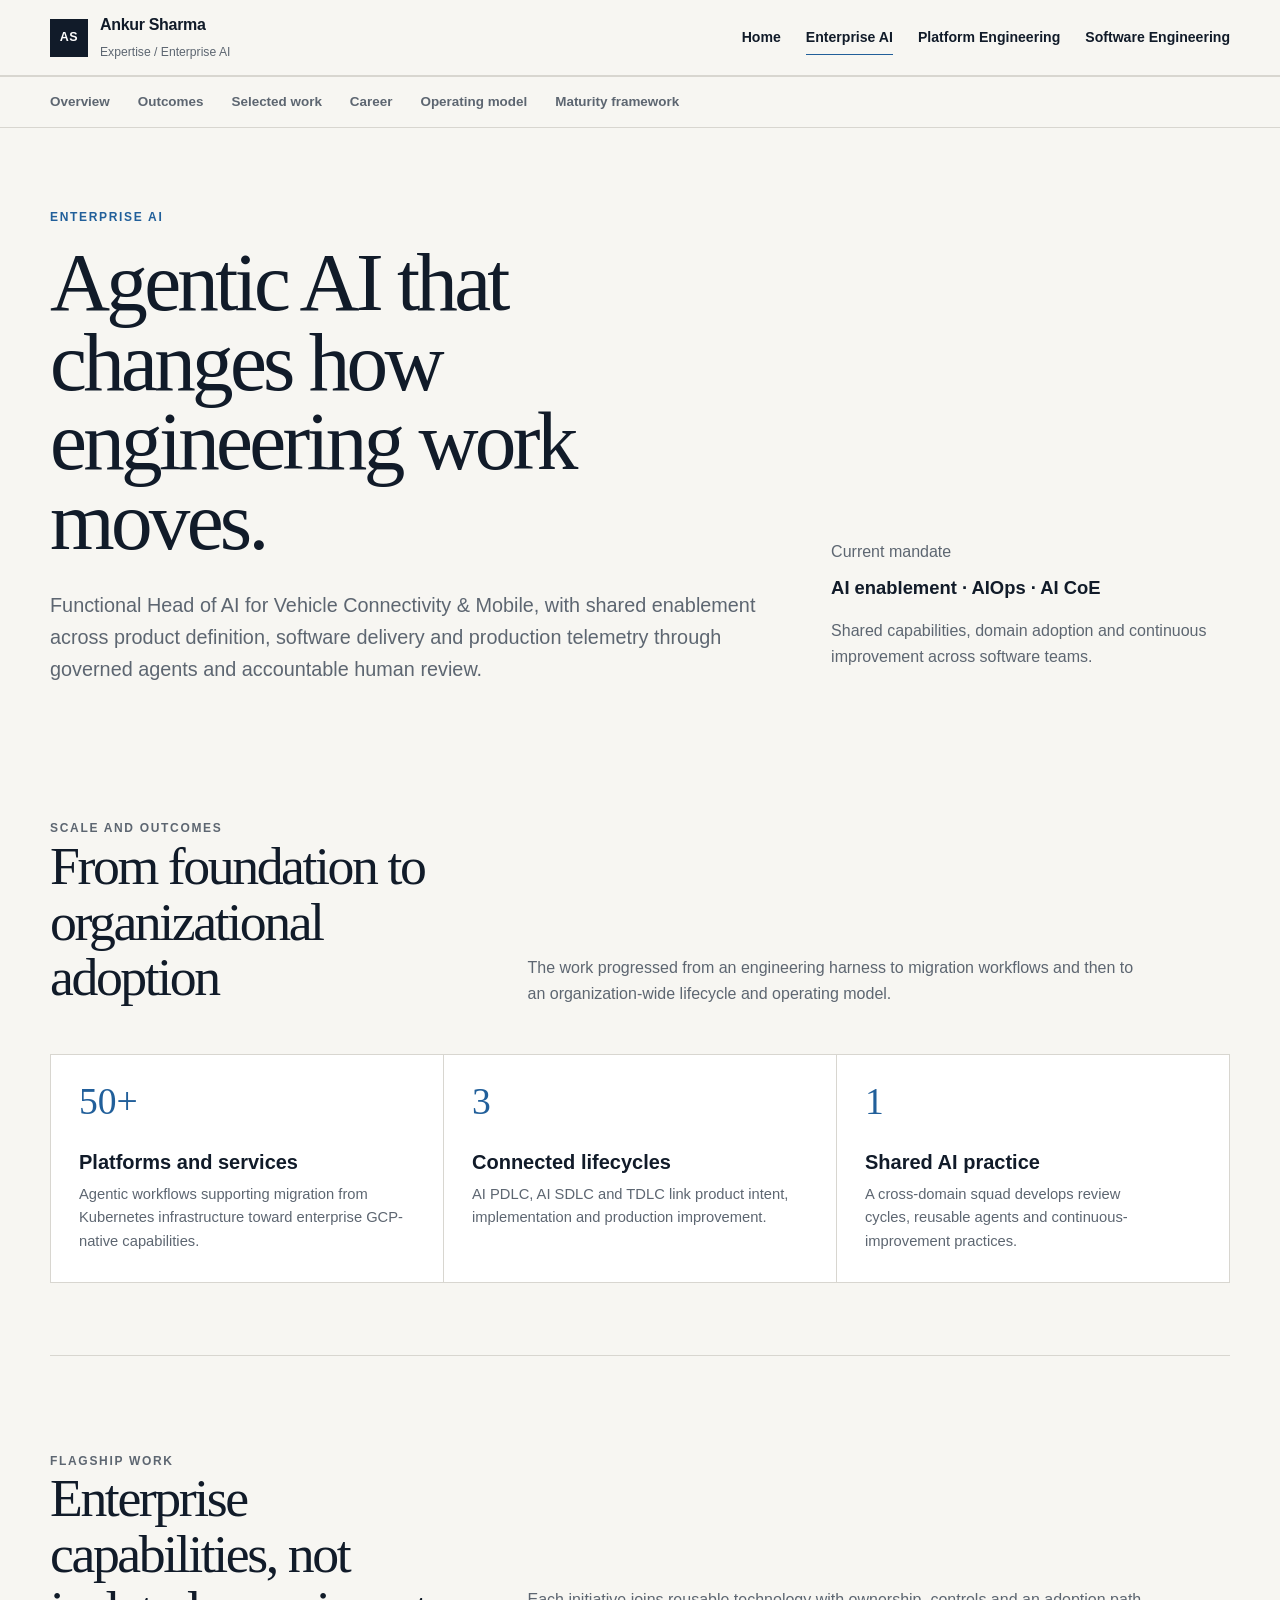
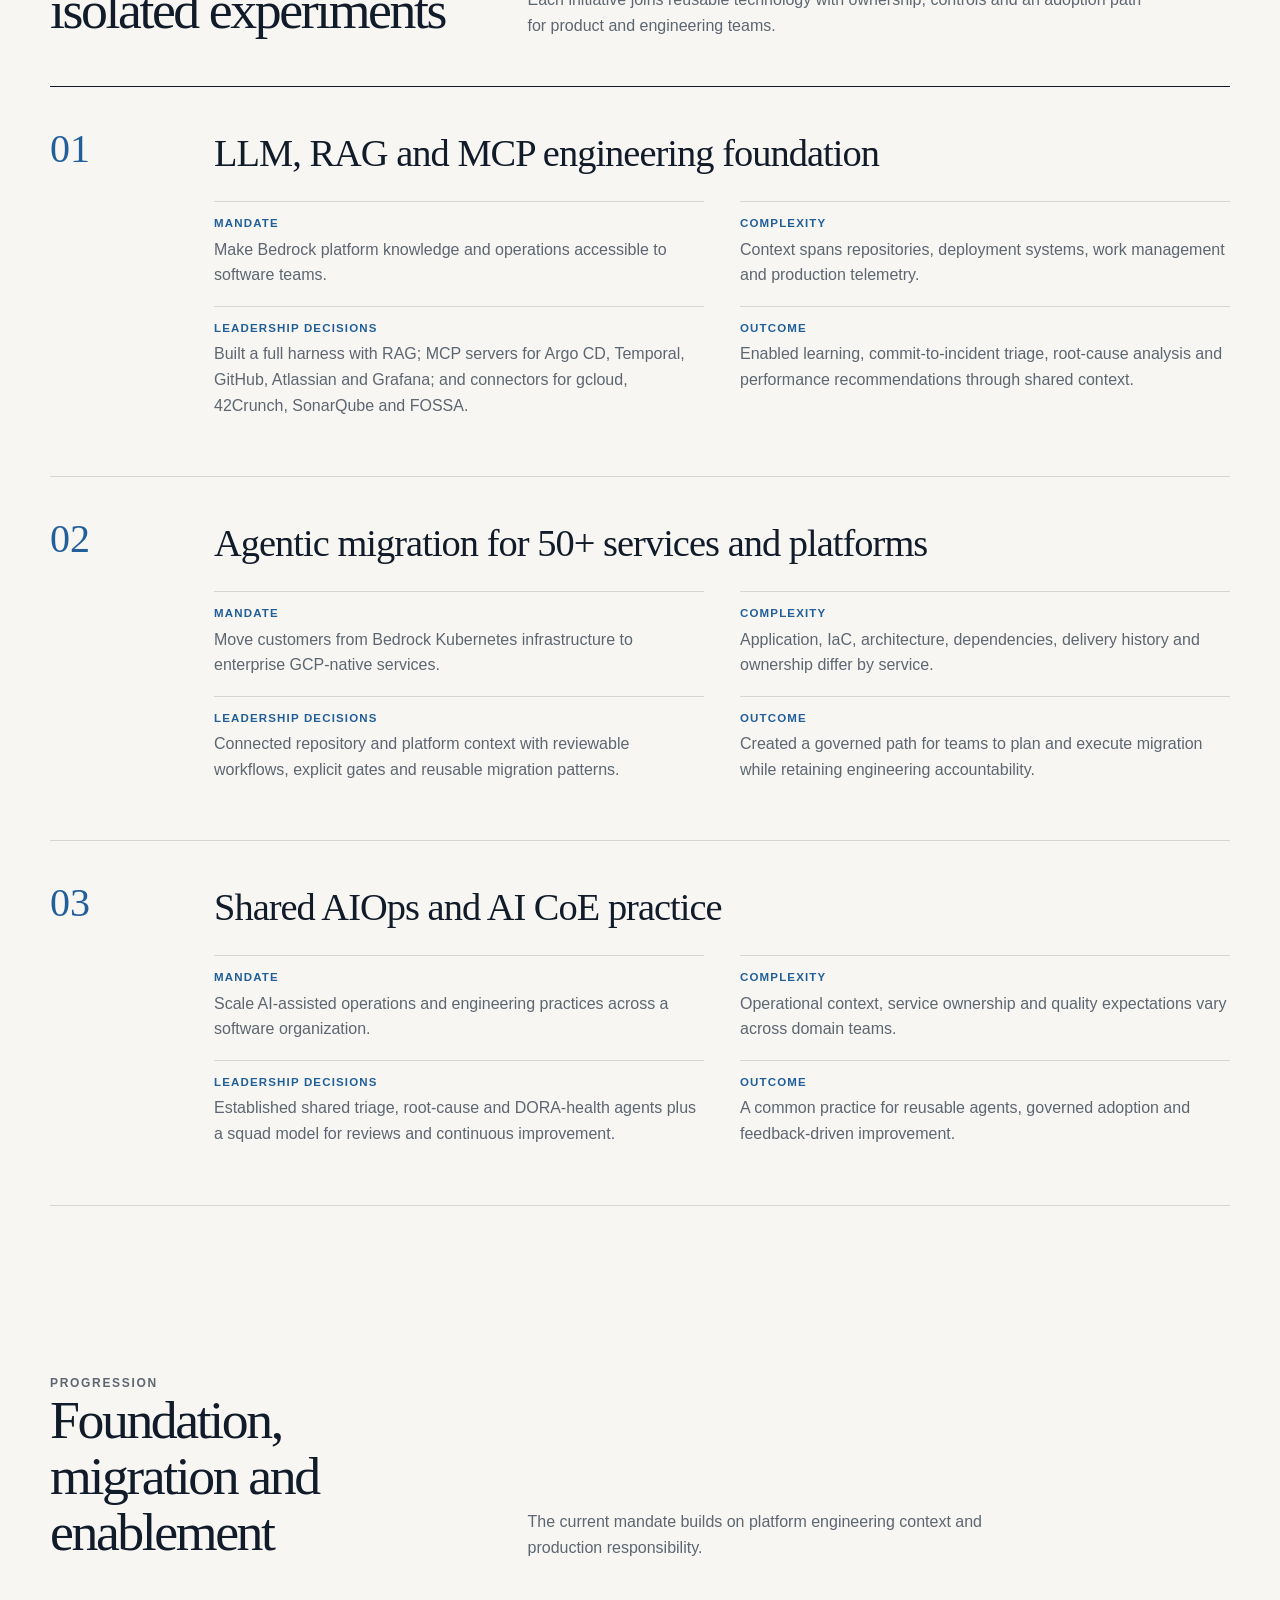
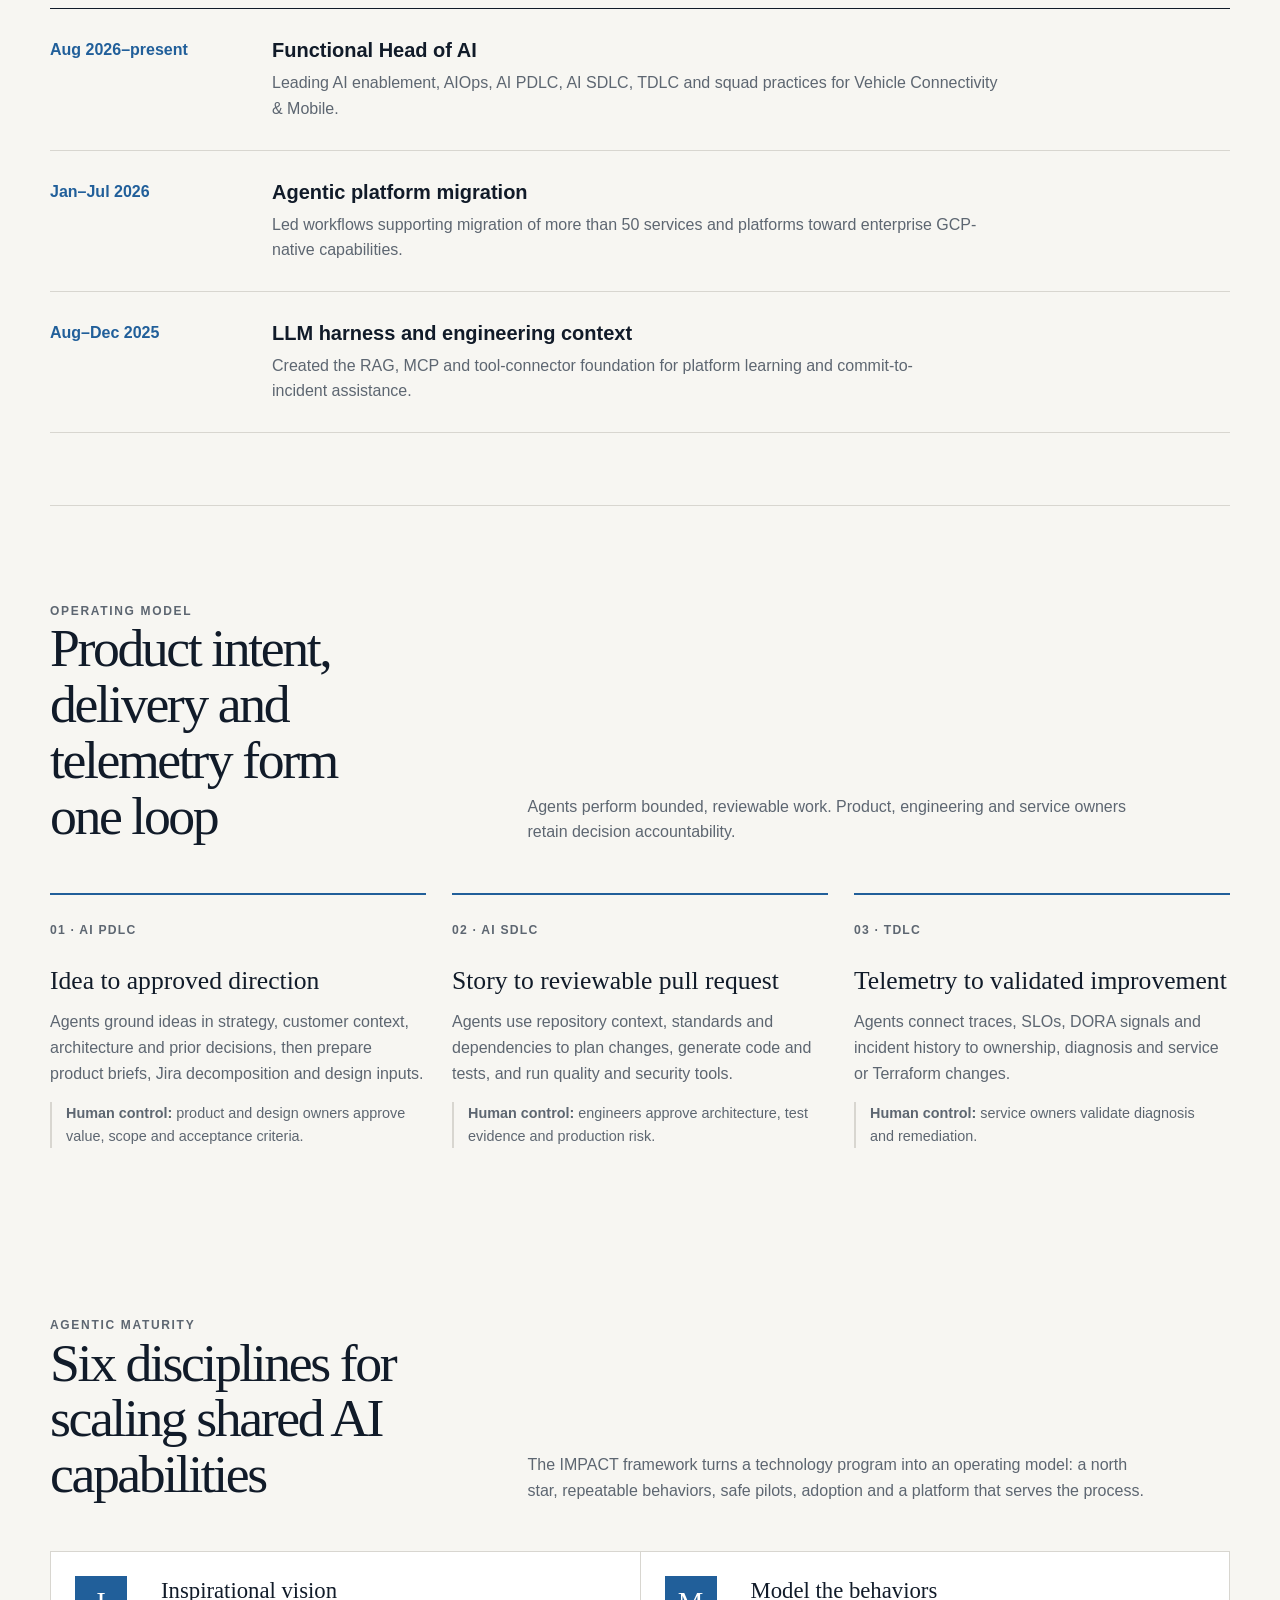
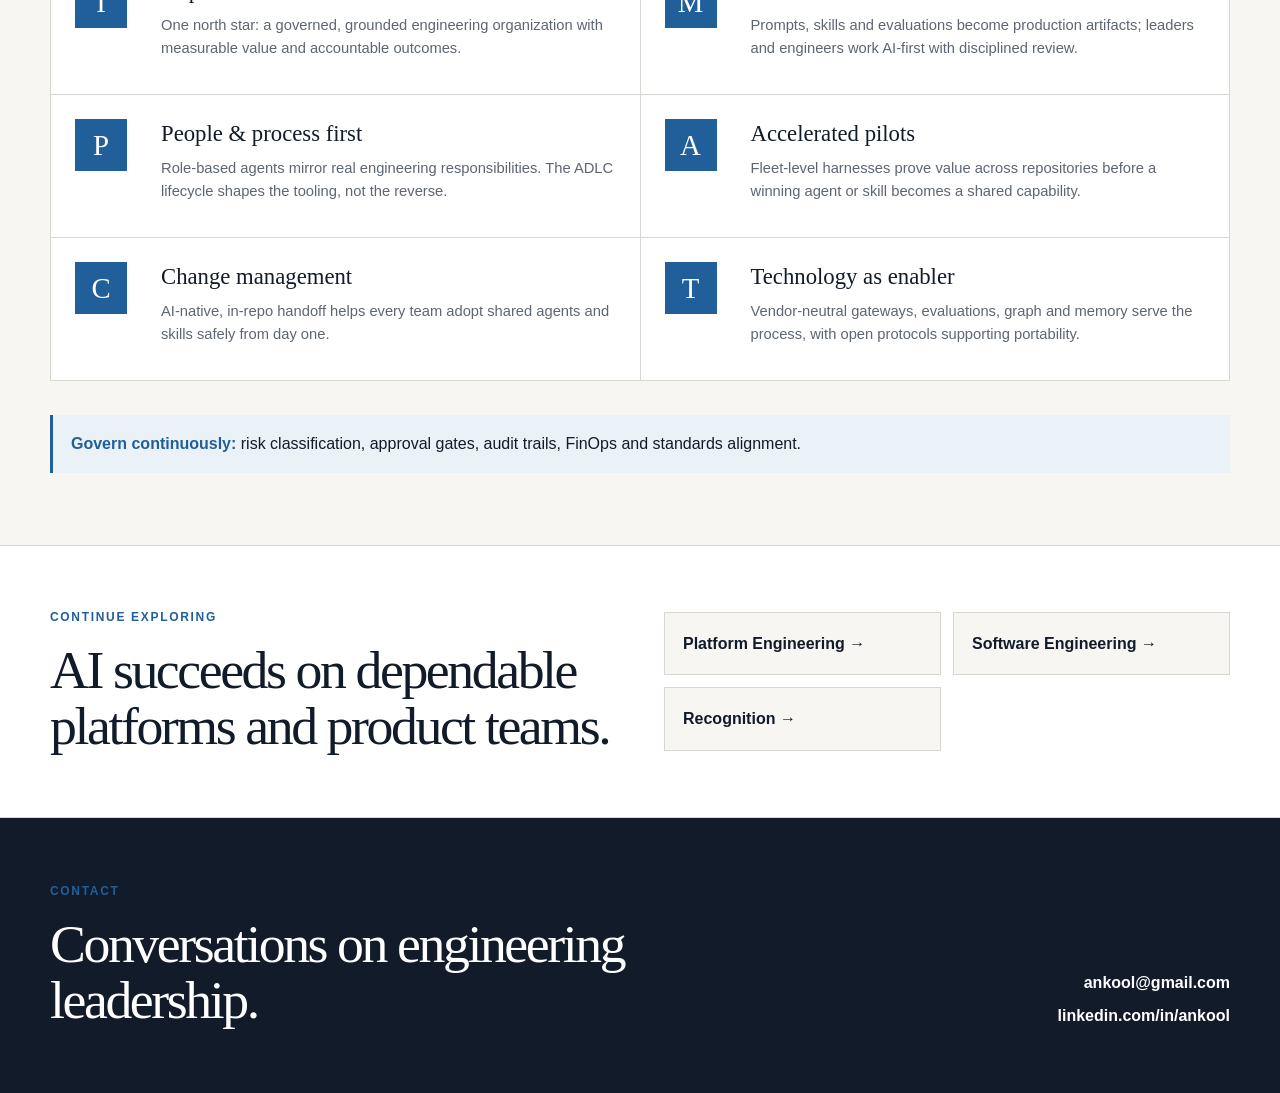
==== enterprise-ai/index.html @ 898f2f9f "Publish engineering leadership portfolio" ====
<!doctype html>
<html lang="en">
<head>
  <meta charset="utf-8"><meta name="viewport" content="width=device-width, initial-scale=1">
  <title>Enterprise AI | Ankur Sharma</title>
  <meta name="description" content="Enterprise AI leadership across agentic product development, software delivery, AIOps and AI enablement.">
  <link rel="canonical" href="/enterprise-ai/"><link rel="icon" type="image/svg+xml" href="/favicon.svg"><link rel="stylesheet" href="/styles.css?v=2">
</head>
<body data-page="enterprise-ai">
  <a class="skip-link" href="#main">Skip to content</a>
  <header class="site-header"><div class="header-inner shell">
    <a class="brand" href="/" aria-label="Ankur Sharma home"><span class="brand-mark">AS</span><span><span class="brand-name">Ankur Sharma</span><br><span class="brand-context">Expertise / Enterprise AI</span></span></a>
    <button class="menu-button" type="button" aria-expanded="false" aria-controls="primary-navigation" aria-label="Open navigation" data-menu-button><span></span><span></span><span></span></button>
    <nav class="primary-nav" id="primary-navigation" aria-label="Primary navigation" data-primary-nav><a href="/">Home</a><a href="/enterprise-ai/" aria-current="page">Enterprise AI</a><a href="/platform-engineering/">Platform Engineering</a><a href="/software-engineering/">Software Engineering</a></nav>
  </div></header>

  <nav class="subnav" aria-label="Enterprise AI sections"><div class="shell"><a href="#overview">Overview</a><a href="#outcomes">Outcomes</a><a href="#work">Selected work</a><a href="#career">Career</a><a href="#operating-model">Operating model</a><a href="#maturity">Maturity framework</a></div></nav>

  <main id="main">
    <section class="page-hero" id="overview"><div class="page-hero-grid shell">
      <div><p class="eyebrow">Enterprise AI</p><h1>Agentic AI that changes how engineering work moves.</h1><p class="lede">Functional Head of AI for Vehicle Connectivity &amp; Mobile, with shared enablement across product definition, software delivery and production telemetry through governed agents and accountable human review.</p></div>
      <aside class="page-kicker"><span>Current mandate</span><strong>AI enablement · AIOps · AI CoE</strong><p>Shared capabilities, domain adoption and continuous improvement across software teams.</p></aside>
    </div></section>

    <section class="section compact shell" id="outcomes" aria-labelledby="outcomes-title">
      <header class="section-heading"><div><p class="eyebrow">Scale and outcomes</p><h2 id="outcomes-title">From foundation to organizational adoption</h2></div><p>The work progressed from an engineering harness to migration workflows and then to an organization-wide lifecycle and operating model.</p></header>
      <div class="outcome-grid">
        <article class="outcome"><strong>50+</strong><h3>Platforms and services</h3><p>Agentic workflows supporting migration from Kubernetes infrastructure toward enterprise GCP-native capabilities.</p></article>
        <article class="outcome"><strong>3</strong><h3>Connected lifecycles</h3><p>AI PDLC, AI SDLC and TDLC link product intent, implementation and production improvement.</p></article>
        <article class="outcome"><strong>1</strong><h3>Shared AI practice</h3><p>A cross-domain squad develops review cycles, reusable agents and continuous-improvement practices.</p></article>
      </div>
    </section>

    <section class="section section-rule shell" id="work" aria-labelledby="work-title">
      <header class="section-heading"><div><p class="eyebrow">Flagship work</p><h2 id="work-title">Enterprise capabilities, not isolated experiments</h2></div><p>Each initiative joins reusable technology with ownership, controls and an adoption path for product and engineering teams.</p></header>
      <div class="case-stack">
        <article class="case-study"><span class="case-index">01</span><div><h3>LLM, RAG and MCP engineering foundation</h3><dl class="case-facts"><div><dt>Mandate</dt><dd>Make Bedrock platform knowledge and operations accessible to software teams.</dd></div><div><dt>Complexity</dt><dd>Context spans repositories, deployment systems, work management and production telemetry.</dd></div><div><dt>Leadership decisions</dt><dd>Built a full harness with RAG; MCP servers for Argo CD, Temporal, GitHub, Atlassian and Grafana; and connectors for gcloud, 42Crunch, SonarQube and FOSSA.</dd></div><div><dt>Outcome</dt><dd>Enabled learning, commit-to-incident triage, root-cause analysis and performance recommendations through shared context.</dd></div></dl></div></article>
        <article class="case-study"><span class="case-index">02</span><div><h3>Agentic migration for 50+ services and platforms</h3><dl class="case-facts"><div><dt>Mandate</dt><dd>Move customers from Bedrock Kubernetes infrastructure to enterprise GCP-native services.</dd></div><div><dt>Complexity</dt><dd>Application, IaC, architecture, dependencies, delivery history and ownership differ by service.</dd></div><div><dt>Leadership decisions</dt><dd>Connected repository and platform context with reviewable workflows, explicit gates and reusable migration patterns.</dd></div><div><dt>Outcome</dt><dd>Created a governed path for teams to plan and execute migration while retaining engineering accountability.</dd></div></dl></div></article>
        <article class="case-study"><span class="case-index">03</span><div><h3>Shared AIOps and AI CoE practice</h3><dl class="case-facts"><div><dt>Mandate</dt><dd>Scale AI-assisted operations and engineering practices across a software organization.</dd></div><div><dt>Complexity</dt><dd>Operational context, service ownership and quality expectations vary across domain teams.</dd></div><div><dt>Leadership decisions</dt><dd>Established shared triage, root-cause and DORA-health agents plus a squad model for reviews and continuous improvement.</dd></div><div><dt>Outcome</dt><dd>A common practice for reusable agents, governed adoption and feedback-driven improvement.</dd></div></dl></div></article>
      </div>
    </section>

    <section class="section compact shell" id="career" aria-labelledby="career-title">
      <header class="section-heading"><div><p class="eyebrow">Progression</p><h2 id="career-title">Foundation, migration and enablement</h2></div><p>The current mandate builds on platform engineering context and production responsibility.</p></header>
      <ol class="timeline"><li><time>Aug 2026–present</time><div><h3>Functional Head of AI</h3><p>Leading AI enablement, AIOps, AI PDLC, AI SDLC, TDLC and squad practices for Vehicle Connectivity &amp; Mobile.</p></div></li><li><time>Jan–Jul 2026</time><div><h3>Agentic platform migration</h3><p>Led workflows supporting migration of more than 50 services and platforms toward enterprise GCP-native capabilities.</p></div></li><li><time>Aug–Dec 2025</time><div><h3>LLM harness and engineering context</h3><p>Created the RAG, MCP and tool-connector foundation for platform learning and commit-to-incident assistance.</p></div></li></ol>
    </section>

    <section class="section section-rule shell" id="operating-model" aria-labelledby="operating-title">
      <header class="section-heading"><div><p class="eyebrow">Operating model</p><h2 id="operating-title">Product intent, delivery and telemetry form one loop</h2></div><p>Agents perform bounded, reviewable work. Product, engineering and service owners retain decision accountability.</p></header>
      <div class="operating-grid">
        <article class="operating-card"><span>01 · AI PDLC</span><h3>Idea to approved direction</h3><p>Agents ground ideas in strategy, customer context, architecture and prior decisions, then prepare product briefs, Jira decomposition and design inputs.</p><p class="control"><strong>Human control:</strong> product and design owners approve value, scope and acceptance criteria.</p></article>
        <article class="operating-card"><span>02 · AI SDLC</span><h3>Story to reviewable pull request</h3><p>Agents use repository context, standards and dependencies to plan changes, generate code and tests, and run quality and security tools.</p><p class="control"><strong>Human control:</strong> engineers approve architecture, test evidence and production risk.</p></article>
        <article class="operating-card"><span>03 · TDLC</span><h3>Telemetry to validated improvement</h3><p>Agents connect traces, SLOs, DORA signals and incident history to ownership, diagnosis and service or Terraform changes.</p><p class="control"><strong>Human control:</strong> service owners validate diagnosis and remediation.</p></article>
      </div>
    </section>

    <section class="section compact shell" id="maturity" aria-labelledby="maturity-title">
      <header class="section-heading"><div><p class="eyebrow">Agentic maturity</p><h2 id="maturity-title">Six disciplines for scaling shared AI capabilities</h2></div><p>The IMPACT framework turns a technology program into an operating model: a north star, repeatable behaviors, safe pilots, adoption and a platform that serves the process.</p></header>
      <div class="maturity-grid">
        <article class="maturity-card"><span>I</span><div><h3>Inspirational vision</h3><p>One north star: a governed, grounded engineering organization with measurable value and accountable outcomes.</p></div></article>
        <article class="maturity-card"><span>M</span><div><h3>Model the behaviors</h3><p>Prompts, skills and evaluations become production artifacts; leaders and engineers work AI-first with disciplined review.</p></div></article>
        <article class="maturity-card"><span>P</span><div><h3>People &amp; process first</h3><p>Role-based agents mirror real engineering responsibilities. The ADLC lifecycle shapes the tooling, not the reverse.</p></div></article>
        <article class="maturity-card"><span>A</span><div><h3>Accelerated pilots</h3><p>Fleet-level harnesses prove value across repositories before a winning agent or skill becomes a shared capability.</p></div></article>
        <article class="maturity-card"><span>C</span><div><h3>Change management</h3><p>AI-native, in-repo handoff helps every team adopt shared agents and skills safely from day one.</p></div></article>
        <article class="maturity-card"><span>T</span><div><h3>Technology as enabler</h3><p>Vendor-neutral gateways, evaluations, graph and memory serve the process, with open protocols supporting portability.</p></div></article>
      </div>
      <p class="governance-note"><strong>Govern continuously:</strong> risk classification, approval gates, audit trails, FinOps and standards alignment.</p>
    </section>

    <aside class="related"><div class="related-grid shell"><div><p class="eyebrow">Continue exploring</p><h2>AI succeeds on dependable platforms and product teams.</h2></div><div class="related-links"><a href="/platform-engineering/">Platform Engineering →</a><a href="/software-engineering/">Software Engineering →</a><a href="/#recognition">Recognition →</a></div></div></aside>
  </main>
  <footer class="site-footer" id="contact"><div class="footer-grid shell"><div><p class="eyebrow">Contact</p><h2>Conversations on engineering leadership.</h2></div><div class="footer-links"><a href="mailto:ankool@gmail.com">ankool@gmail.com</a><a href="https://www.linkedin.com/in/ankool/">linkedin.com/in/ankool</a></div></div></footer>
  <script src="/app.js?v=2"></script>
</body>
</html>
---- styles.css ----
:root {
  --paper: #f7f6f2;
  --surface: #ffffff;
  --ink: #111b29;
  --muted: #5d6671;
  --blue: #215f9a;
  --blue-soft: #eaf1f7;
  --sand: #ebe7df;
  --line: #d8d6d0;
  --max: 1180px;
  --reading: 72ch;
  --header: 76px;
  --serif: Georgia, "Times New Roman", serif;
  --sans: Inter, ui-sans-serif, -apple-system, BlinkMacSystemFont, "Segoe UI", sans-serif;
}

* { box-sizing: border-box; }
html { scroll-behavior: smooth; scroll-padding-top: 142px; }
body { margin: 0; color: var(--ink); background: var(--paper); font-family: var(--sans); font-size: 16px; line-height: 1.6; }
body.menu-open { overflow: hidden; }
a { color: inherit; }
img { display: block; max-width: 100%; }
[hidden] { display: none !important; }
.skip-link { position: fixed; left: 16px; top: -100px; z-index: 100; padding: 10px 14px; color: #fff; background: var(--ink); }
.skip-link:focus { top: 12px; }
.shell { width: min(calc(100% - 48px), var(--max)); margin-inline: auto; }
.section { padding-block: 96px; }
.section.compact { padding-block: 72px; }
.section-rule { border-top: 1px solid var(--line); }
.eyebrow { margin: 0 0 16px; color: var(--blue); font-size: .75rem; font-weight: 750; letter-spacing: .14em; text-transform: uppercase; }
.lede { max-width: var(--reading); color: var(--muted); font-size: 1.17rem; }
h1, h2, h3, p { text-wrap: pretty; }
h1, h2, .display { font-family: var(--serif); font-weight: 400; letter-spacing: -.045em; }
h1 { margin: 0; font-size: clamp(3.45rem, 7.2vw, 6.9rem); line-height: .96; }
h2 { margin: 0; font-size: clamp(2.3rem, 4.2vw, 4rem); line-height: 1.04; }
h3 { margin: 0; font-size: 1.25rem; line-height: 1.3; }
.section-heading { display: grid; grid-template-columns: .75fr 1.25fr; gap: 56px; align-items: end; margin-bottom: 48px; }
.section-heading p { max-width: 620px; margin: 0; color: var(--muted); }
.text-link { color: var(--blue); font-weight: 700; text-decoration-thickness: 1px; text-underline-offset: 4px; }
.button { display: inline-flex; min-height: 46px; align-items: center; justify-content: center; padding: 0 20px; border: 1px solid var(--ink); font-weight: 700; text-decoration: none; }
.button.primary { color: #fff; background: var(--ink); }
.button.primary:hover, .button.primary:focus-visible { background: var(--blue); border-color: var(--blue); }
.button.secondary:hover, .button.secondary:focus-visible { color: var(--blue); border-color: var(--blue); }
.actions { display: flex; flex-wrap: wrap; gap: 12px; margin-top: 32px; }
.hero-paths { display: flex; flex-wrap: wrap; gap: 18px; margin-top: 28px; color: var(--muted); font-size: .86rem; font-weight: 700; }
.hero-paths a { text-decoration-color: var(--line); text-underline-offset: 5px; }
.hero-paths a:hover, .hero-paths a:focus-visible { color: var(--blue); text-decoration-color: var(--blue); }

.site-header { position: sticky; top: 0; z-index: 50; height: var(--header); background: rgba(247,246,242,.96); border-bottom: 1px solid var(--line); backdrop-filter: blur(14px); }
.header-inner { display: flex; height: 100%; align-items: center; justify-content: space-between; gap: 30px; }
.brand { display: flex; align-items: center; gap: 12px; text-decoration: none; white-space: nowrap; }
.brand-mark { display: grid; width: 38px; height: 38px; place-items: center; color: #fff; background: var(--ink); font-size: .78rem; font-weight: 800; letter-spacing: .04em; }
.brand-name { font-weight: 750; letter-spacing: -.02em; }
.brand-context { display: inline-block; color: var(--muted); font-size: .76rem; }
.primary-nav { display: flex; align-items: center; gap: 25px; font-size: .88rem; font-weight: 650; }
.primary-nav a { position: relative; padding: 9px 0; text-decoration: none; white-space: nowrap; }
.primary-nav a::after { position: absolute; right: 0; bottom: 3px; left: 0; height: 1px; background: var(--blue); content: ""; transform: scaleX(0); transform-origin: right; transition: transform .2s ease; }
.primary-nav a:hover::after, .primary-nav a:focus-visible::after, .primary-nav a[aria-current="page"]::after { transform: scaleX(1); transform-origin: left; }
.primary-nav .resume-link { padding: 9px 13px; border: 1px solid var(--ink); }
.primary-nav .resume-link::after { display: none; }
.menu-button { display: none; width: 42px; height: 42px; padding: 0; border: 1px solid var(--line); background: transparent; cursor: pointer; }
.menu-button span { display: block; width: 19px; height: 1.5px; margin: 5px auto; background: var(--ink); }

.home-hero { padding-block: 88px 76px; }
.hero-grid { display: grid; grid-template-columns: 1.4fr .6fr; gap: 80px; align-items: end; }
.hero-title { max-width: 820px; font-size: clamp(3.3rem, 6vw, 5.9rem); line-height: .98; }
.hero-copy { max-width: 710px; margin: 28px 0 0; color: var(--muted); font-size: clamp(1.2rem, 2vw, 1.58rem); line-height: 1.45; }
.hero-aside { padding-left: 28px; border-left: 2px solid var(--blue); }
.hero-aside p { margin: 0 0 8px; color: var(--muted); font-size: .78rem; font-weight: 700; letter-spacing: .1em; text-transform: uppercase; }
.hero-aside strong { display: block; font-size: 1.08rem; line-height: 1.35; }
.hero-aside div + div { margin-top: 26px; }

.metric-strip { display: grid; grid-template-columns: repeat(4, 1fr); background: var(--surface); border: 1px solid var(--line); }
.metric { min-height: 154px; padding: 28px; border-right: 1px solid var(--line); }
.metric:last-child { border-right: 0; }
.metric strong { display: block; margin-bottom: 14px; color: var(--blue); font-family: var(--serif); font-size: 2.65rem; font-weight: 400; line-height: 1; }
.metric span { display: block; color: var(--muted); font-size: .92rem; line-height: 1.45; }

.expertise-grid { display: grid; grid-template-columns: repeat(3, 1fr); border-top: 1px solid var(--ink); }
.expertise-card { display: flex; min-height: 390px; flex-direction: column; padding: 32px; border-right: 1px solid var(--line); border-bottom: 1px solid var(--line); text-decoration: none; }
.expertise-card:first-child { border-left: 1px solid var(--line); }
.expertise-card:hover, .expertise-card:focus-visible { background: var(--surface); outline: 0; }
.expertise-number { color: var(--blue); font-size: .78rem; font-weight: 750; letter-spacing: .12em; }
.expertise-card h3 { margin-top: 64px; font-family: var(--serif); font-size: 2rem; font-weight: 400; letter-spacing: -.03em; }
.expertise-card p { margin: 18px 0 28px; color: var(--muted); }
.expertise-card strong { margin-top: auto; color: var(--blue); }

.leadership-grid { display: grid; grid-template-columns: repeat(3, 1fr); gap: 24px; }
.leadership-item { padding-top: 22px; border-top: 2px solid var(--ink); }
.leadership-item h3 { margin-bottom: 12px; }
.leadership-item p { margin: 0; color: var(--muted); }
.governance-note { margin: 34px 0 0; padding: 16px 18px; color: var(--ink); background: var(--blue-soft); border-left: 3px solid var(--blue); }
.governance-note strong { color: var(--blue); }

.impact-panel { padding: 70px 0; background: var(--blue-soft); }
.impact-list { display: grid; grid-template-columns: repeat(3, 1fr); gap: 42px; }
.impact-item span { color: var(--blue); font-size: .75rem; font-weight: 750; letter-spacing: .12em; text-transform: uppercase; }
.impact-item h3 { margin: 13px 0 12px; font-family: var(--serif); font-size: 1.65rem; font-weight: 400; }
.impact-item p { margin: 0; color: var(--muted); }

.recognition-columns { display: grid; grid-template-columns: .78fr 1.22fr; gap: 64px; }
.recognition-note { align-self: start; border-left: 2px solid var(--accent); padding: 8px 0 8px 24px; }
.recognition-note h3 { margin: 0 0 10px; }
.recognition-note p:last-child { margin-bottom: 0; }
.patent-list { border-top: 1px solid var(--ink); }
.patent-record { display: block; padding: 24px 0; border-bottom: 1px solid var(--line); text-decoration: none; }
.patent-record span { color: var(--blue); font-size: .73rem; font-weight: 750; letter-spacing: .1em; text-transform: uppercase; }
.patent-record h3 { margin: 8px 0; font-family: var(--serif); font-size: 1.35rem; font-weight: 400; }
.patent-record p { margin: 0; color: var(--muted); font-size: .92rem; }
.evidence-block + .evidence-block { margin-top: 42px; }
.evidence-heading { display: flex; align-items: baseline; justify-content: space-between; gap: 20px; padding-bottom: 14px; border-bottom: 1px solid var(--ink); }
.evidence-heading h3 { font-family: var(--serif); font-size: 1.55rem; font-weight: 400; }
.evidence-heading span { color: var(--muted); font-size: .84rem; }
.evidence-preview { display: grid; grid-template-columns: repeat(3, 1fr); gap: 12px; padding-top: 18px; }
.evidence-card { display: block; color: var(--ink); background: var(--surface); border: 1px solid var(--line); text-decoration: none; }
.evidence-card:hover, .evidence-card:focus-visible { border-color: var(--blue); outline: 0; }
.evidence-card .image-frame { display: grid; height: 112px; place-items: center; padding: 9px; overflow: hidden; background: #fff; border-bottom: 1px solid var(--line); }
.evidence-card img { width: 100%; height: 100%; object-fit: contain; }
.evidence-card figcaption { min-height: 78px; padding: 10px; font-size: .78rem; font-weight: 700; line-height: 1.35; }
.evidence-card figcaption span { display: block; margin-bottom: 4px; color: var(--blue); font-size: .67rem; letter-spacing: .08em; }
.evidence-card figure { margin: 0; }
.archive-toggle { margin-top: 16px; border-top: 1px solid var(--line); }
.archive-toggle summary { padding: 15px 0; color: var(--blue); font-weight: 700; cursor: pointer; }
.evidence-archive { padding: 4px 0 24px; }
.archive-year { display: grid; grid-template-columns: 70px 1fr; gap: 20px; padding: 16px 0; border-top: 1px solid var(--line); }
.archive-year > strong { color: var(--blue); }
.archive-year ul { margin: 0; padding: 0; list-style: none; }
.archive-year li + li { margin-top: 10px; }
.archive-year a { color: var(--ink); text-decoration-color: var(--line); text-underline-offset: 4px; }

.page-hero { padding-block: 80px 62px; }
.page-hero-grid { display: grid; grid-template-columns: 1.28fr .72fr; gap: 72px; align-items: end; }
.page-hero h1 { max-width: 850px; font-size: clamp(3.4rem, 6.5vw, 6.3rem); }
.page-hero .lede { margin: 28px 0 0; font-size: 1.24rem; }
.page-kicker { color: var(--muted); }
.page-kicker strong { display: block; margin-top: 8px; color: var(--ink); font-size: 1.15rem; }
.subnav { position: sticky; top: var(--header); z-index: 30; background: rgba(247,246,242,.97); border-block: 1px solid var(--line); backdrop-filter: blur(14px); }
.subnav .shell { display: flex; gap: 28px; overflow-x: auto; scrollbar-width: none; }
.subnav a { flex: 0 0 auto; padding: 14px 0; color: var(--muted); font-size: .84rem; font-weight: 700; text-decoration: none; }
.subnav a:hover, .subnav a:focus-visible { color: var(--blue); }

.outcome-grid { display: grid; grid-template-columns: repeat(3, 1fr); gap: 1px; background: var(--line); border: 1px solid var(--line); }
.outcome { min-height: 190px; padding: 28px; background: var(--surface); }
.outcome strong { display: block; margin-bottom: 28px; color: var(--blue); font-family: var(--serif); font-size: 2.35rem; font-weight: 400; line-height: 1; }
.outcome h3 { margin-bottom: 8px; }
.outcome p { margin: 0; color: var(--muted); font-size: .92rem; }

.case-stack { border-top: 1px solid var(--ink); }
.case-study { display: grid; grid-template-columns: 120px 1fr; gap: 44px; padding: 42px 0; border-bottom: 1px solid var(--line); }
.case-index { color: var(--blue); font-family: var(--serif); font-size: 2.5rem; line-height: 1; }
.case-study h3 { margin-bottom: 22px; font-family: var(--serif); font-size: clamp(1.75rem, 3vw, 2.55rem); font-weight: 400; letter-spacing: -.025em; }
.case-facts { display: grid; grid-template-columns: repeat(2, 1fr); gap: 18px 36px; }
.case-facts div { padding-top: 12px; border-top: 1px solid var(--line); }
.case-facts dt { margin-bottom: 4px; color: var(--blue); font-size: .72rem; font-weight: 750; letter-spacing: .1em; text-transform: uppercase; }
.case-facts dd { margin: 0; color: var(--muted); }

.timeline { margin: 0; padding: 0; list-style: none; border-top: 1px solid var(--ink); }
.timeline li { display: grid; grid-template-columns: 180px 1fr; gap: 42px; padding: 28px 0; border-bottom: 1px solid var(--line); }
.timeline time { color: var(--blue); font-weight: 750; }
.timeline h3 { margin-bottom: 7px; }
.timeline p { max-width: 780px; margin: 0; color: var(--muted); }

.operating-grid { display: grid; grid-template-columns: repeat(3, 1fr); gap: 26px; }
.operating-card { padding: 26px 0 0; border-top: 2px solid var(--blue); }
.operating-card span { display: block; margin-bottom: 24px; color: var(--muted); font-size: .76rem; font-weight: 750; letter-spacing: .1em; }
.operating-card h3 { margin-bottom: 12px; font-family: var(--serif); font-size: 1.6rem; font-weight: 400; }
.operating-card p { margin: 0; color: var(--muted); }
.operating-card .control { margin-top: 16px; padding-left: 14px; border-left: 2px solid var(--line); font-size: .9rem; }
.maturity-grid { display: grid; grid-template-columns: repeat(2, 1fr); gap: 1px; background: var(--line); border: 1px solid var(--line); }
.maturity-card { display: grid; grid-template-columns: 64px 1fr; gap: 22px; min-height: 142px; padding: 24px; background: var(--surface); }
.maturity-card > span { display: grid; width: 52px; height: 52px; place-items: center; color: #fff; background: var(--blue); font-family: var(--serif); font-size: 1.8rem; }
.maturity-card h3 { margin-bottom: 8px; font-family: var(--serif); font-size: 1.42rem; font-weight: 400; }
.maturity-card p { margin: 0; color: var(--muted); font-size: .92rem; }

.related { padding: 62px 0; background: var(--surface); border-block: 1px solid var(--line); }
.related-grid { display: grid; grid-template-columns: 1fr 1fr; gap: 48px; align-items: center; }
.related-links { display: grid; grid-template-columns: 1fr 1fr; gap: 12px; }
.related-links a { padding: 18px; background: var(--paper); border: 1px solid var(--line); font-weight: 700; text-decoration: none; }
.related-links a:hover { border-color: var(--blue); color: var(--blue); }

.site-footer { padding: 64px 0; color: #fff; background: var(--ink); }
.footer-grid { display: grid; grid-template-columns: 1.4fr .6fr; gap: 50px; align-items: end; }
.site-footer h2 { max-width: 760px; font-size: clamp(2.25rem, 4.2vw, 3.8rem); }
.footer-links { display: flex; flex-direction: column; align-items: flex-end; gap: 8px; }
.footer-links a { color: #fff; font-weight: 700; text-decoration: none; }
.footer-links a:hover { text-decoration: underline; text-underline-offset: 4px; }

@media (max-width: 1080px) {
  .primary-nav { gap: 17px; font-size: .82rem; }
  .hero-grid, .page-hero-grid { grid-template-columns: 1fr; gap: 44px; }
  .hero-aside { display: grid; grid-template-columns: 1fr 1fr; gap: 24px; }
  .hero-aside div + div { margin-top: 0; }
  .expertise-card { padding: 26px; }
  .recognition-columns { grid-template-columns: 1fr; }
}

@media (max-width: 820px) {
  :root { --header: 66px; }
  .shell { width: min(calc(100% - 36px), var(--max)); }
  .menu-button { display: block; }
  .primary-nav { position: fixed; top: var(--header); right: 0; left: 0; display: none; height: calc(100dvh - var(--header)); align-items: stretch; flex-direction: column; gap: 0; padding: 26px 18px; background: var(--paper); border-top: 1px solid var(--line); }
  .primary-nav[data-open="true"] { display: flex; }
  .primary-nav a { padding: 16px 4px; border-bottom: 1px solid var(--line); font-family: var(--serif); font-size: 1.45rem; font-weight: 400; }
  .primary-nav a::after { display: none; }
  .primary-nav a[aria-current="page"] { color: var(--blue); }
  .primary-nav .resume-link { margin-top: 16px; padding: 13px; font-family: var(--sans); font-size: .95rem; text-align: center; }
  .home-hero, .page-hero { padding-block: 60px 52px; }
  .metric-strip { grid-template-columns: repeat(2, 1fr); }
  .metric:nth-child(2) { border-right: 0; }
  .metric:nth-child(-n+2) { border-bottom: 1px solid var(--line); }
  .expertise-grid { grid-template-columns: 1fr; }
  .expertise-card { min-height: auto; border-left: 1px solid var(--line); }
  .expertise-card h3 { margin-top: 35px; }
  .leadership-grid, .impact-list, .outcome-grid, .operating-grid { grid-template-columns: 1fr; }
  .impact-list { gap: 32px; }
  .section-heading { grid-template-columns: 1fr; gap: 18px; }
  .outcome { min-height: 0; }
  .case-study { grid-template-columns: 70px 1fr; gap: 22px; }
  .maturity-grid { grid-template-columns: 1fr; }
  .timeline li { grid-template-columns: 145px 1fr; gap: 24px; }
  .related-grid, .footer-grid { grid-template-columns: 1fr; }
  .footer-links { align-items: flex-start; }
}

@media (max-width: 560px) {
  html { scroll-padding-top: 124px; }
  .shell { width: min(calc(100% - 32px), var(--max)); }
  .brand-name { font-size: .9rem; }
  .brand-context { font-size: .66rem; }
  h1 { font-size: clamp(3rem, 15vw, 4.35rem); }
  h2 { font-size: clamp(2.1rem, 10vw, 3rem); }
  .home-hero { padding-top: 46px; }
  .hero-copy { font-size: 1.15rem; }
  .hero-aside { grid-template-columns: 1fr; }
  .actions { flex-direction: column; }
  .hero-paths { gap: 10px 16px; }
  .button { width: 100%; }
  .section { padding-block: 70px; }
  .section.compact { padding-block: 56px; }
  .metric-strip { grid-template-columns: 1fr; }
  .metric { min-height: auto; border-right: 0; border-bottom: 1px solid var(--line); }
  .metric:last-child { border-bottom: 0; }
  .evidence-preview { grid-template-columns: 1fr; }
  .evidence-card { display: grid; grid-template-columns: 105px 1fr; }
  .evidence-card figure { display: contents; }
  .evidence-card .image-frame { height: 98px; border-right: 1px solid var(--line); border-bottom: 0; }
  .evidence-card figcaption { min-height: 0; }
  .case-study { grid-template-columns: 1fr; }
  .maturity-card { grid-template-columns: 52px 1fr; gap: 16px; padding: 18px; }
  .case-facts { grid-template-columns: 1fr; }
  .timeline li { grid-template-columns: 1fr; gap: 9px; }
  .related-links { grid-template-columns: 1fr; }
  .archive-year { grid-template-columns: 52px 1fr; }
}

@media (prefers-reduced-motion: reduce) {
  html { scroll-behavior: auto; }
  *, *::before, *::after { transition-duration: .01ms !important; }
}
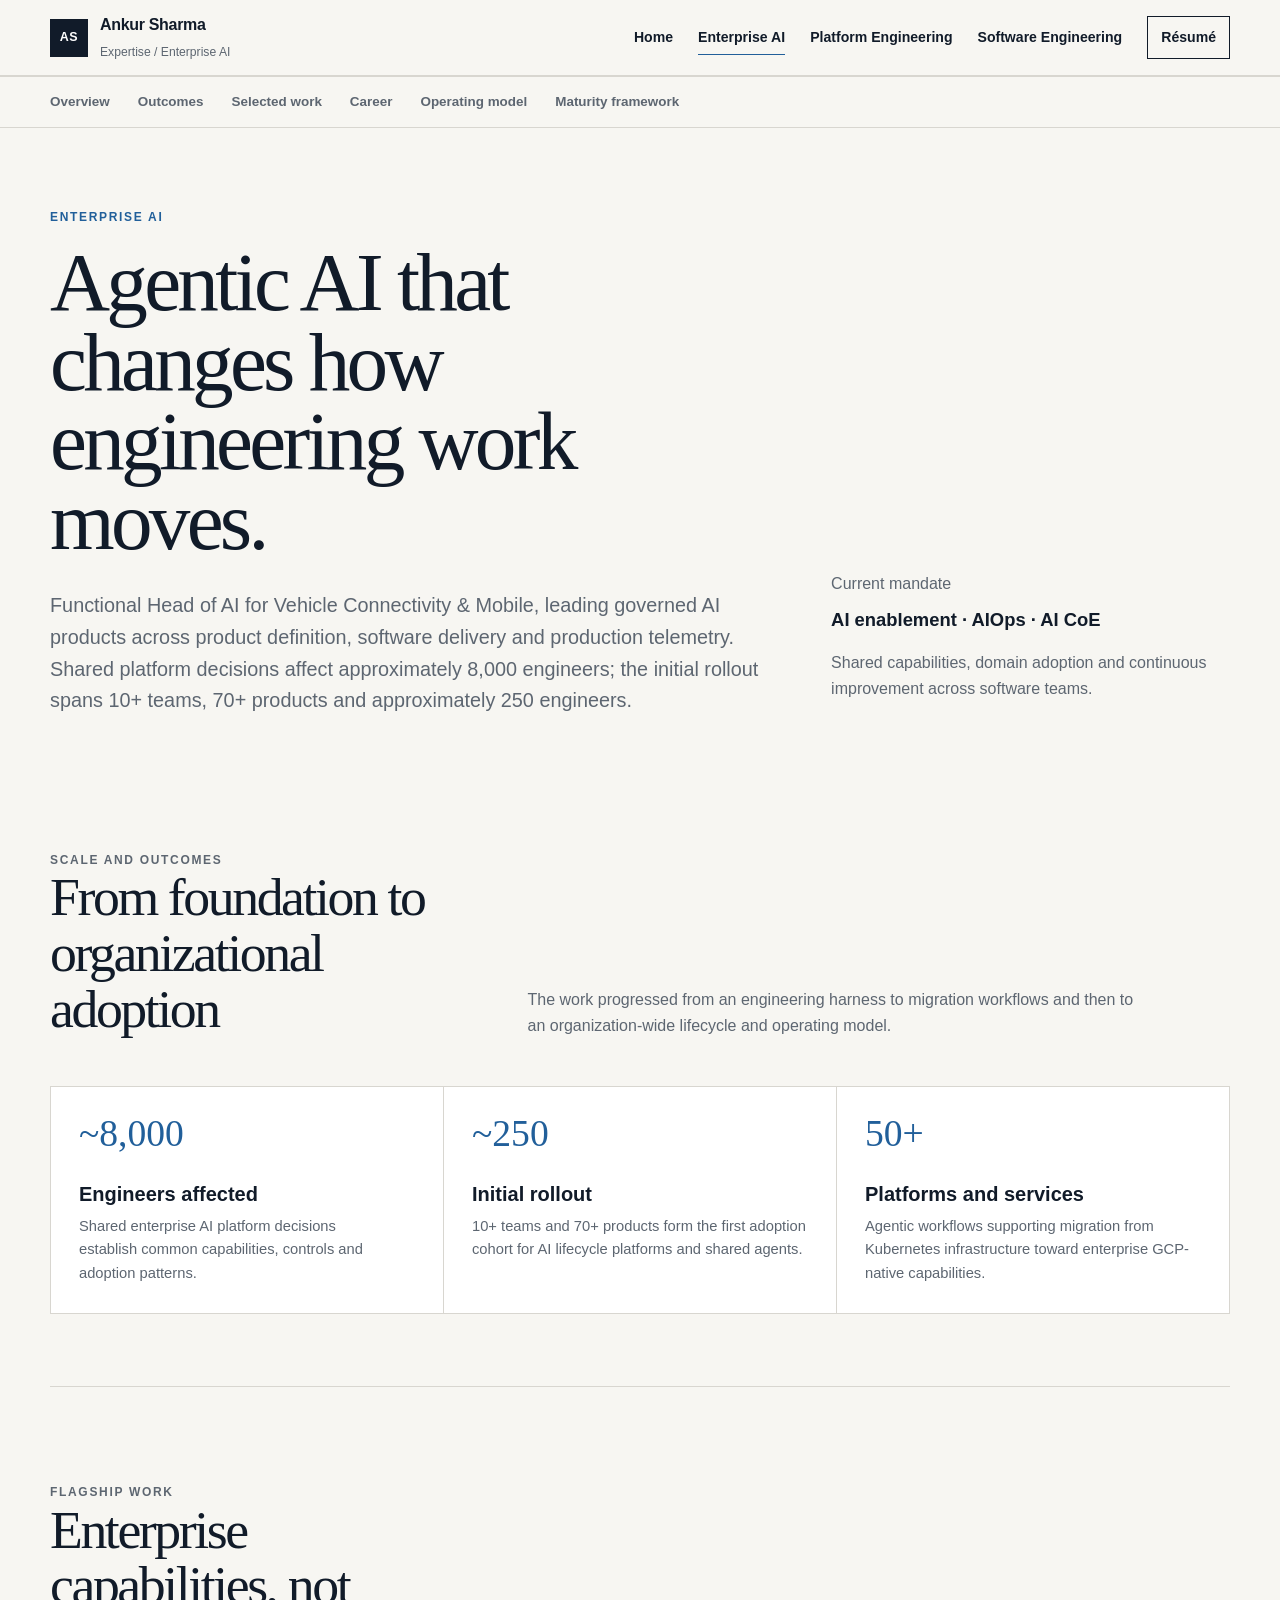
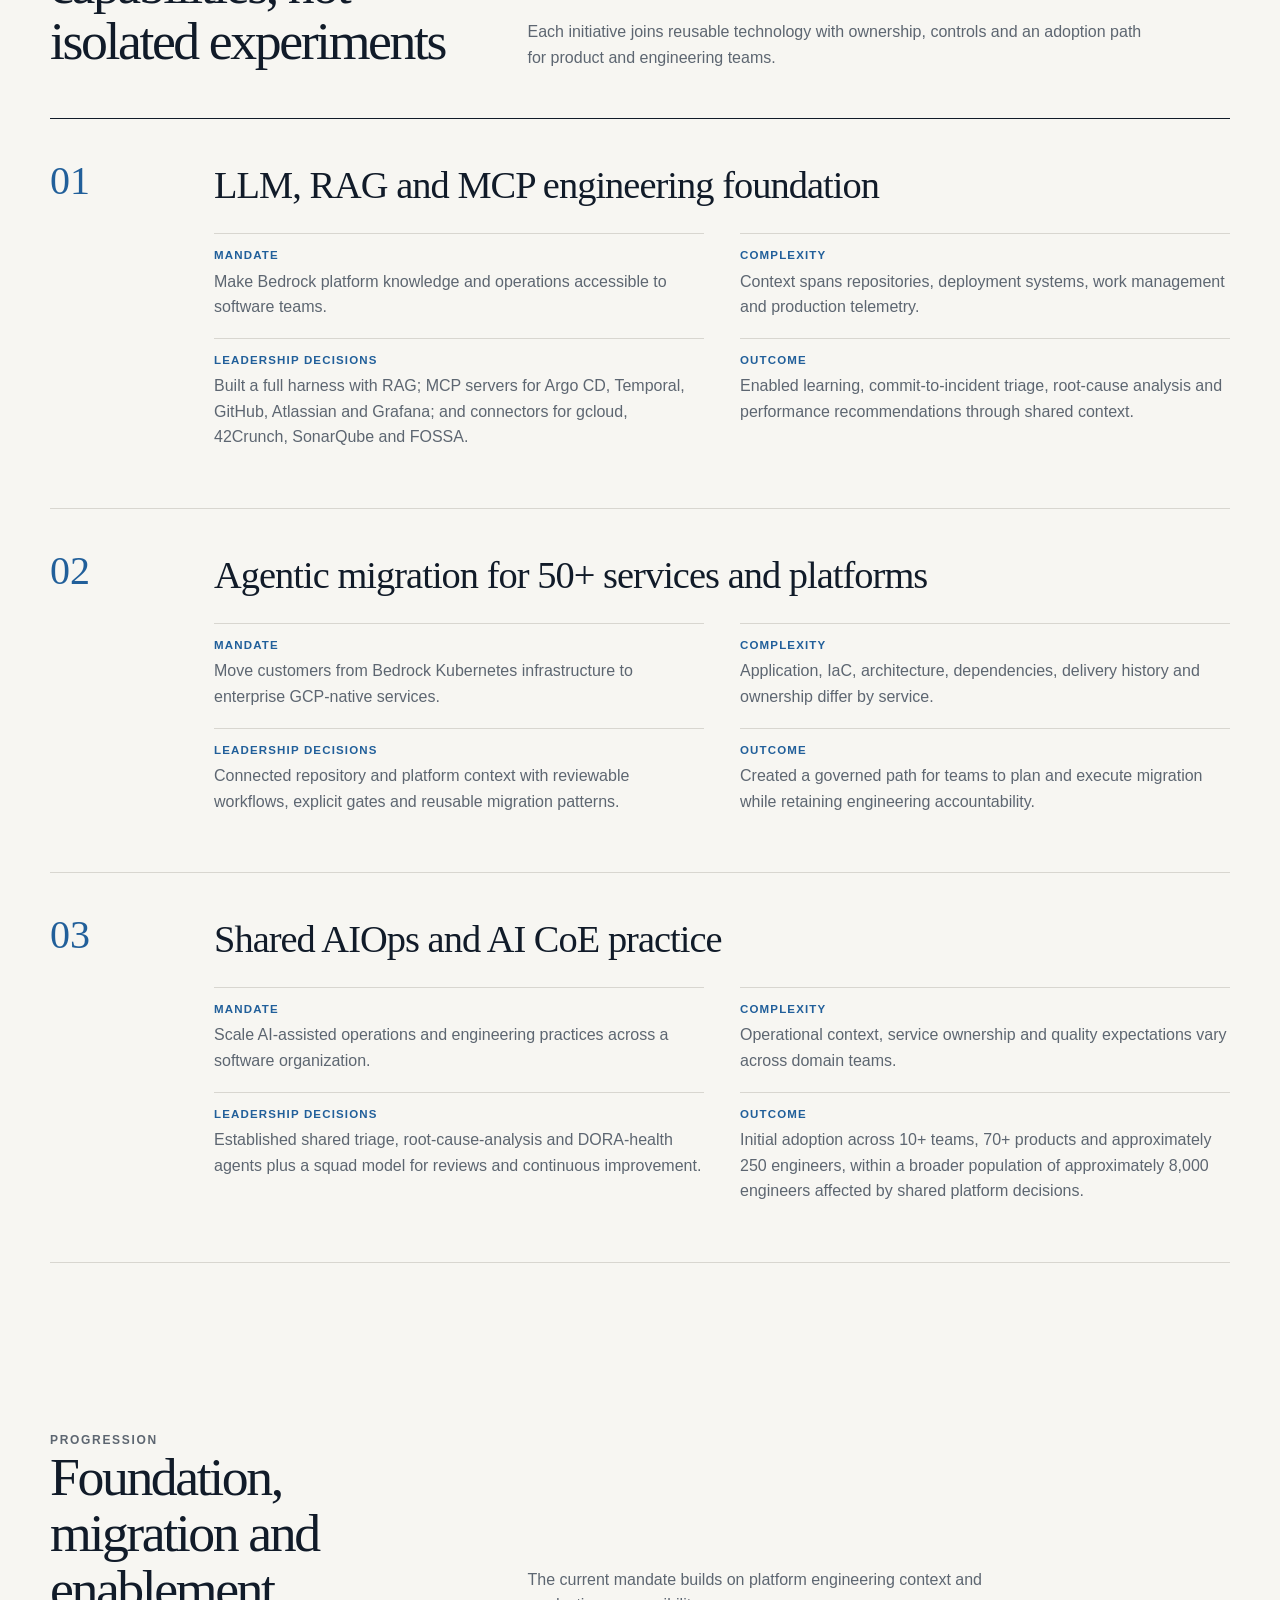
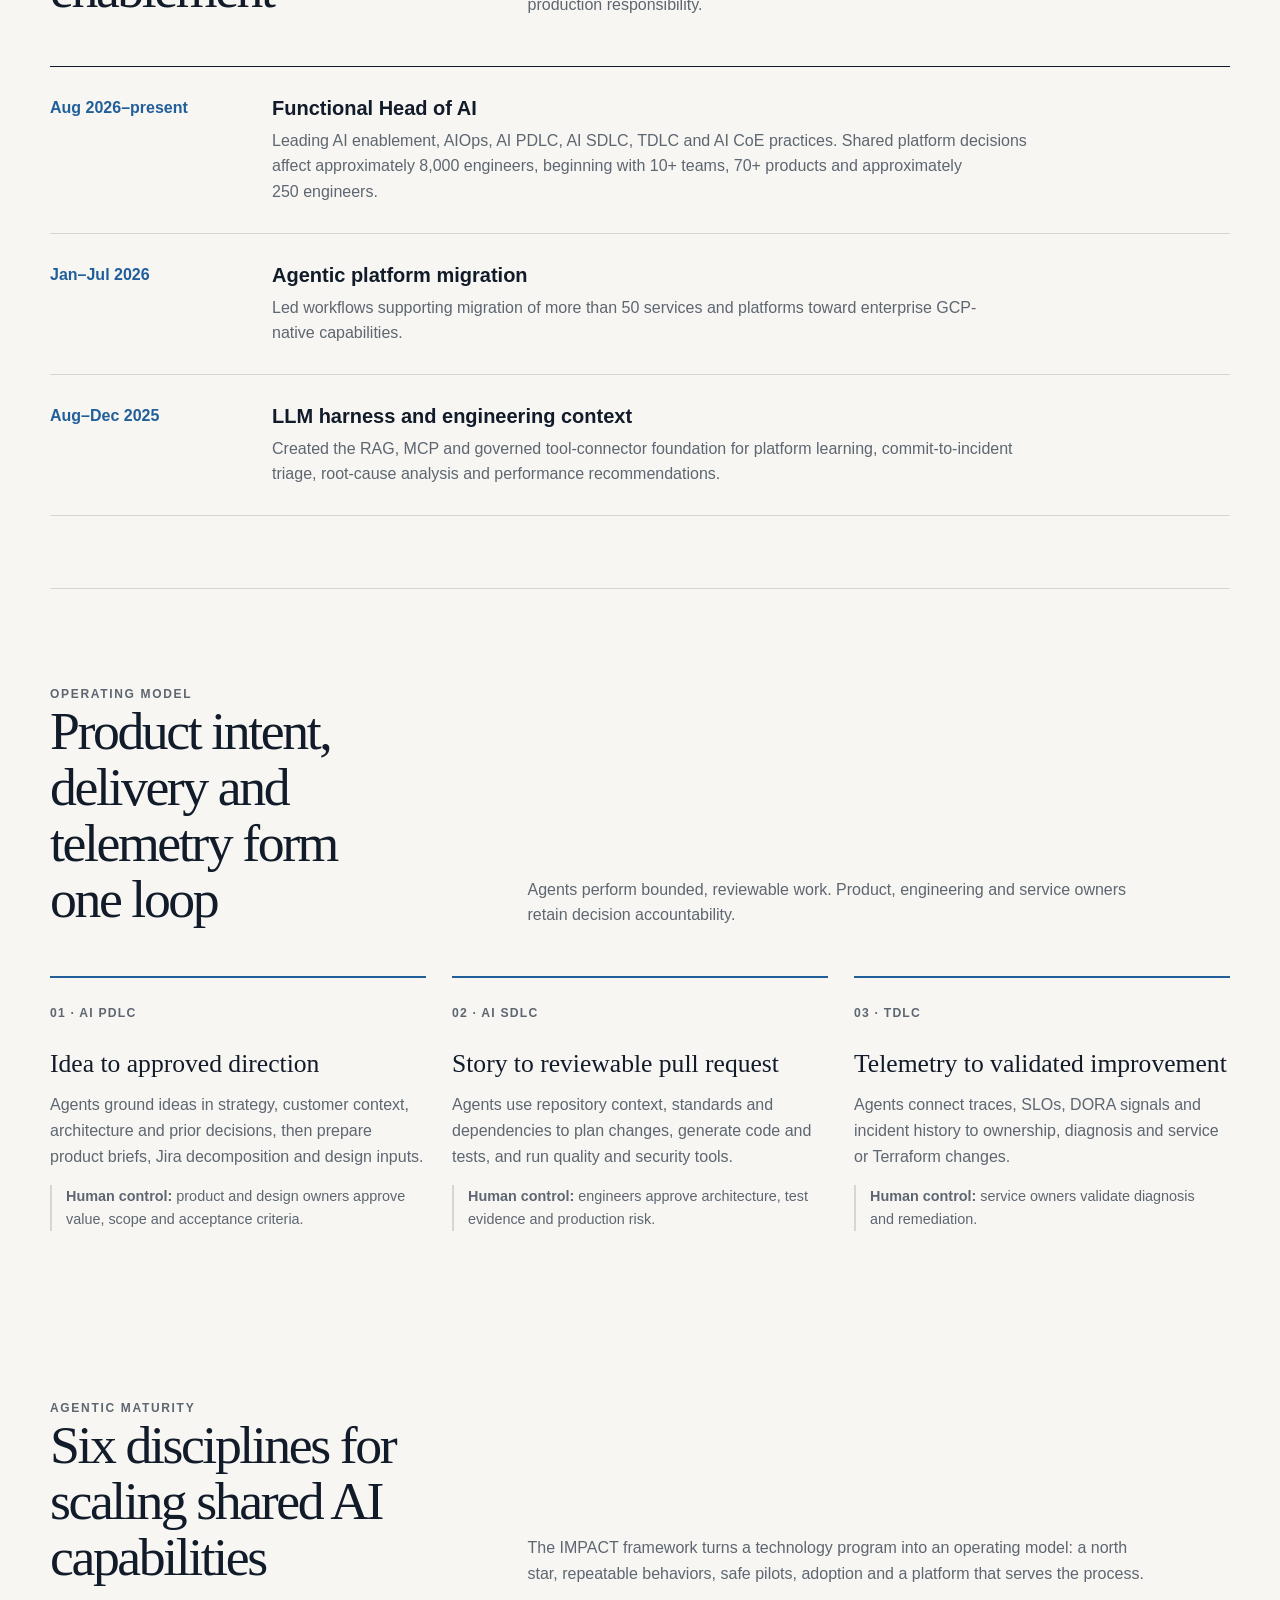
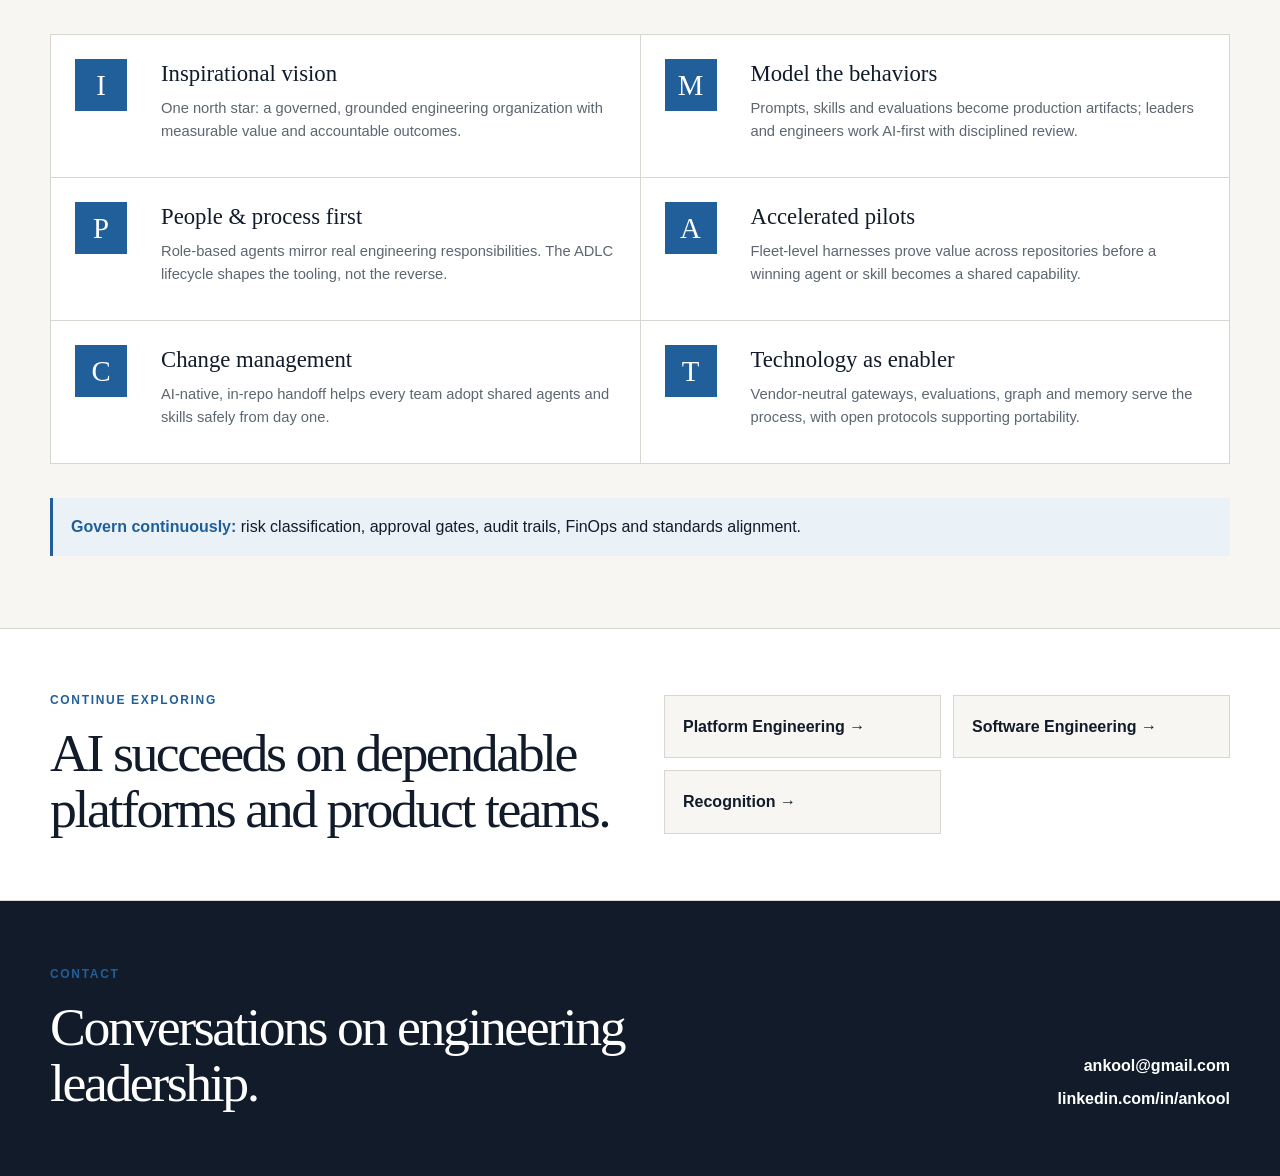
==== commit f265da27: "Update AI leadership scale and resume" ====
--- a/enterprise-ai/index.html
+++ b/enterprise-ai/index.html
@@ -4,30 +4,30 @@
   <meta charset="utf-8"><meta name="viewport" content="width=device-width, initial-scale=1">
   <title>Enterprise AI | Ankur Sharma</title>
   <meta name="description" content="Enterprise AI leadership across agentic product development, software delivery, AIOps and AI enablement.">
-  <link rel="canonical" href="/enterprise-ai/"><link rel="icon" type="image/svg+xml" href="/favicon.svg"><link rel="stylesheet" href="/styles.css?v=2">
+  <link rel="canonical" href="/enterprise-ai/"><link rel="icon" type="image/svg+xml" href="/favicon.svg"><link rel="stylesheet" href="/styles.css?v=3">
 </head>
 <body data-page="enterprise-ai">
   <a class="skip-link" href="#main">Skip to content</a>
   <header class="site-header"><div class="header-inner shell">
     <a class="brand" href="/" aria-label="Ankur Sharma home"><span class="brand-mark">AS</span><span><span class="brand-name">Ankur Sharma</span><br><span class="brand-context">Expertise / Enterprise AI</span></span></a>
     <button class="menu-button" type="button" aria-expanded="false" aria-controls="primary-navigation" aria-label="Open navigation" data-menu-button><span></span><span></span><span></span></button>
-    <nav class="primary-nav" id="primary-navigation" aria-label="Primary navigation" data-primary-nav><a href="/">Home</a><a href="/enterprise-ai/" aria-current="page">Enterprise AI</a><a href="/platform-engineering/">Platform Engineering</a><a href="/software-engineering/">Software Engineering</a></nav>
+    <nav class="primary-nav" id="primary-navigation" aria-label="Primary navigation" data-primary-nav><a href="/">Home</a><a href="/enterprise-ai/" aria-current="page">Enterprise AI</a><a href="/platform-engineering/">Platform Engineering</a><a href="/software-engineering/">Software Engineering</a><a class="resume-link" href="/assets/Ankur_Sharma_Resume.pdf" target="_blank" rel="noreferrer">Résumé</a></nav>
   </div></header>
 
   <nav class="subnav" aria-label="Enterprise AI sections"><div class="shell"><a href="#overview">Overview</a><a href="#outcomes">Outcomes</a><a href="#work">Selected work</a><a href="#career">Career</a><a href="#operating-model">Operating model</a><a href="#maturity">Maturity framework</a></div></nav>
 
   <main id="main">
     <section class="page-hero" id="overview"><div class="page-hero-grid shell">
-      <div><p class="eyebrow">Enterprise AI</p><h1>Agentic AI that changes how engineering work moves.</h1><p class="lede">Functional Head of AI for Vehicle Connectivity &amp; Mobile, with shared enablement across product definition, software delivery and production telemetry through governed agents and accountable human review.</p></div>
+      <div><p class="eyebrow">Enterprise AI</p><h1>Agentic AI that changes how engineering work moves.</h1><p class="lede">Functional Head of AI for Vehicle Connectivity &amp; Mobile, leading governed AI products across product definition, software delivery and production telemetry. Shared platform decisions affect approximately 8,000 engineers; the initial rollout spans 10+ teams, 70+ products and approximately 250 engineers.</p></div>
       <aside class="page-kicker"><span>Current mandate</span><strong>AI enablement · AIOps · AI CoE</strong><p>Shared capabilities, domain adoption and continuous improvement across software teams.</p></aside>
     </div></section>
 
     <section class="section compact shell" id="outcomes" aria-labelledby="outcomes-title">
       <header class="section-heading"><div><p class="eyebrow">Scale and outcomes</p><h2 id="outcomes-title">From foundation to organizational adoption</h2></div><p>The work progressed from an engineering harness to migration workflows and then to an organization-wide lifecycle and operating model.</p></header>
       <div class="outcome-grid">
+        <article class="outcome"><strong>~8,000</strong><h3>Engineers affected</h3><p>Shared enterprise AI platform decisions establish common capabilities, controls and adoption patterns.</p></article>
+        <article class="outcome"><strong>~250</strong><h3>Initial rollout</h3><p>10+ teams and 70+ products form the first adoption cohort for AI lifecycle platforms and shared agents.</p></article>
         <article class="outcome"><strong>50+</strong><h3>Platforms and services</h3><p>Agentic workflows supporting migration from Kubernetes infrastructure toward enterprise GCP-native capabilities.</p></article>
-        <article class="outcome"><strong>3</strong><h3>Connected lifecycles</h3><p>AI PDLC, AI SDLC and TDLC link product intent, implementation and production improvement.</p></article>
-        <article class="outcome"><strong>1</strong><h3>Shared AI practice</h3><p>A cross-domain squad develops review cycles, reusable agents and continuous-improvement practices.</p></article>
       </div>
     </section>
 
@@ -36,13 +36,13 @@
       <div class="case-stack">
         <article class="case-study"><span class="case-index">01</span><div><h3>LLM, RAG and MCP engineering foundation</h3><dl class="case-facts"><div><dt>Mandate</dt><dd>Make Bedrock platform knowledge and operations accessible to software teams.</dd></div><div><dt>Complexity</dt><dd>Context spans repositories, deployment systems, work management and production telemetry.</dd></div><div><dt>Leadership decisions</dt><dd>Built a full harness with RAG; MCP servers for Argo CD, Temporal, GitHub, Atlassian and Grafana; and connectors for gcloud, 42Crunch, SonarQube and FOSSA.</dd></div><div><dt>Outcome</dt><dd>Enabled learning, commit-to-incident triage, root-cause analysis and performance recommendations through shared context.</dd></div></dl></div></article>
         <article class="case-study"><span class="case-index">02</span><div><h3>Agentic migration for 50+ services and platforms</h3><dl class="case-facts"><div><dt>Mandate</dt><dd>Move customers from Bedrock Kubernetes infrastructure to enterprise GCP-native services.</dd></div><div><dt>Complexity</dt><dd>Application, IaC, architecture, dependencies, delivery history and ownership differ by service.</dd></div><div><dt>Leadership decisions</dt><dd>Connected repository and platform context with reviewable workflows, explicit gates and reusable migration patterns.</dd></div><div><dt>Outcome</dt><dd>Created a governed path for teams to plan and execute migration while retaining engineering accountability.</dd></div></dl></div></article>
-        <article class="case-study"><span class="case-index">03</span><div><h3>Shared AIOps and AI CoE practice</h3><dl class="case-facts"><div><dt>Mandate</dt><dd>Scale AI-assisted operations and engineering practices across a software organization.</dd></div><div><dt>Complexity</dt><dd>Operational context, service ownership and quality expectations vary across domain teams.</dd></div><div><dt>Leadership decisions</dt><dd>Established shared triage, root-cause and DORA-health agents plus a squad model for reviews and continuous improvement.</dd></div><div><dt>Outcome</dt><dd>A common practice for reusable agents, governed adoption and feedback-driven improvement.</dd></div></dl></div></article>
+        <article class="case-study"><span class="case-index">03</span><div><h3>Shared AIOps and AI CoE practice</h3><dl class="case-facts"><div><dt>Mandate</dt><dd>Scale AI-assisted operations and engineering practices across a software organization.</dd></div><div><dt>Complexity</dt><dd>Operational context, service ownership and quality expectations vary across domain teams.</dd></div><div><dt>Leadership decisions</dt><dd>Established shared triage, root-cause-analysis and DORA-health agents plus a squad model for reviews and continuous improvement.</dd></div><div><dt>Outcome</dt><dd>Initial adoption across 10+ teams, 70+ products and approximately 250 engineers, within a broader population of approximately 8,000 engineers affected by shared platform decisions.</dd></div></dl></div></article>
       </div>
     </section>
 
     <section class="section compact shell" id="career" aria-labelledby="career-title">
       <header class="section-heading"><div><p class="eyebrow">Progression</p><h2 id="career-title">Foundation, migration and enablement</h2></div><p>The current mandate builds on platform engineering context and production responsibility.</p></header>
-      <ol class="timeline"><li><time>Aug 2026–present</time><div><h3>Functional Head of AI</h3><p>Leading AI enablement, AIOps, AI PDLC, AI SDLC, TDLC and squad practices for Vehicle Connectivity &amp; Mobile.</p></div></li><li><time>Jan–Jul 2026</time><div><h3>Agentic platform migration</h3><p>Led workflows supporting migration of more than 50 services and platforms toward enterprise GCP-native capabilities.</p></div></li><li><time>Aug–Dec 2025</time><div><h3>LLM harness and engineering context</h3><p>Created the RAG, MCP and tool-connector foundation for platform learning and commit-to-incident assistance.</p></div></li></ol>
+      <ol class="timeline"><li><time>Aug 2026–present</time><div><h3>Functional Head of AI</h3><p>Leading AI enablement, AIOps, AI PDLC, AI SDLC, TDLC and AI CoE practices. Shared platform decisions affect approximately 8,000 engineers, beginning with 10+ teams, 70+ products and approximately 250 engineers.</p></div></li><li><time>Jan–Jul 2026</time><div><h3>Agentic platform migration</h3><p>Led workflows supporting migration of more than 50 services and platforms toward enterprise GCP-native capabilities.</p></div></li><li><time>Aug–Dec 2025</time><div><h3>LLM harness and engineering context</h3><p>Created the RAG, MCP and governed tool-connector foundation for platform learning, commit-to-incident triage, root-cause analysis and performance recommendations.</p></div></li></ol>
     </section>
 
     <section class="section section-rule shell" id="operating-model" aria-labelledby="operating-title">
@@ -70,6 +70,6 @@
     <aside class="related"><div class="related-grid shell"><div><p class="eyebrow">Continue exploring</p><h2>AI succeeds on dependable platforms and product teams.</h2></div><div class="related-links"><a href="/platform-engineering/">Platform Engineering →</a><a href="/software-engineering/">Software Engineering →</a><a href="/#recognition">Recognition →</a></div></div></aside>
   </main>
   <footer class="site-footer" id="contact"><div class="footer-grid shell"><div><p class="eyebrow">Contact</p><h2>Conversations on engineering leadership.</h2></div><div class="footer-links"><a href="mailto:ankool@gmail.com">ankool@gmail.com</a><a href="https://www.linkedin.com/in/ankool/">linkedin.com/in/ankool</a></div></div></footer>
-  <script src="/app.js?v=2"></script>
+  <script src="/app.js?v=3"></script>
 </body>
 </html>
--- a/styles.css
+++ b/styles.css
@@ -115,6 +115,7 @@
 .evidence-card { display: block; color: var(--ink); background: var(--surface); border: 1px solid var(--line); text-decoration: none; }
 .evidence-card:hover, .evidence-card:focus-visible { border-color: var(--blue); outline: 0; }
 .evidence-card .image-frame { display: grid; height: 112px; place-items: center; padding: 9px; overflow: hidden; background: #fff; border-bottom: 1px solid var(--line); }
+.evidence-card .external-evidence { color: var(--accent); font-family: var(--sans); font-size: .72rem; font-weight: 700; letter-spacing: .08em; text-transform: uppercase; }
 .evidence-card img { width: 100%; height: 100%; object-fit: contain; }
 .evidence-card figcaption { min-height: 78px; padding: 10px; font-size: .78rem; font-weight: 700; line-height: 1.35; }
 .evidence-card figcaption span { display: block; margin-bottom: 4px; color: var(--blue); font-size: .67rem; letter-spacing: .08em; }
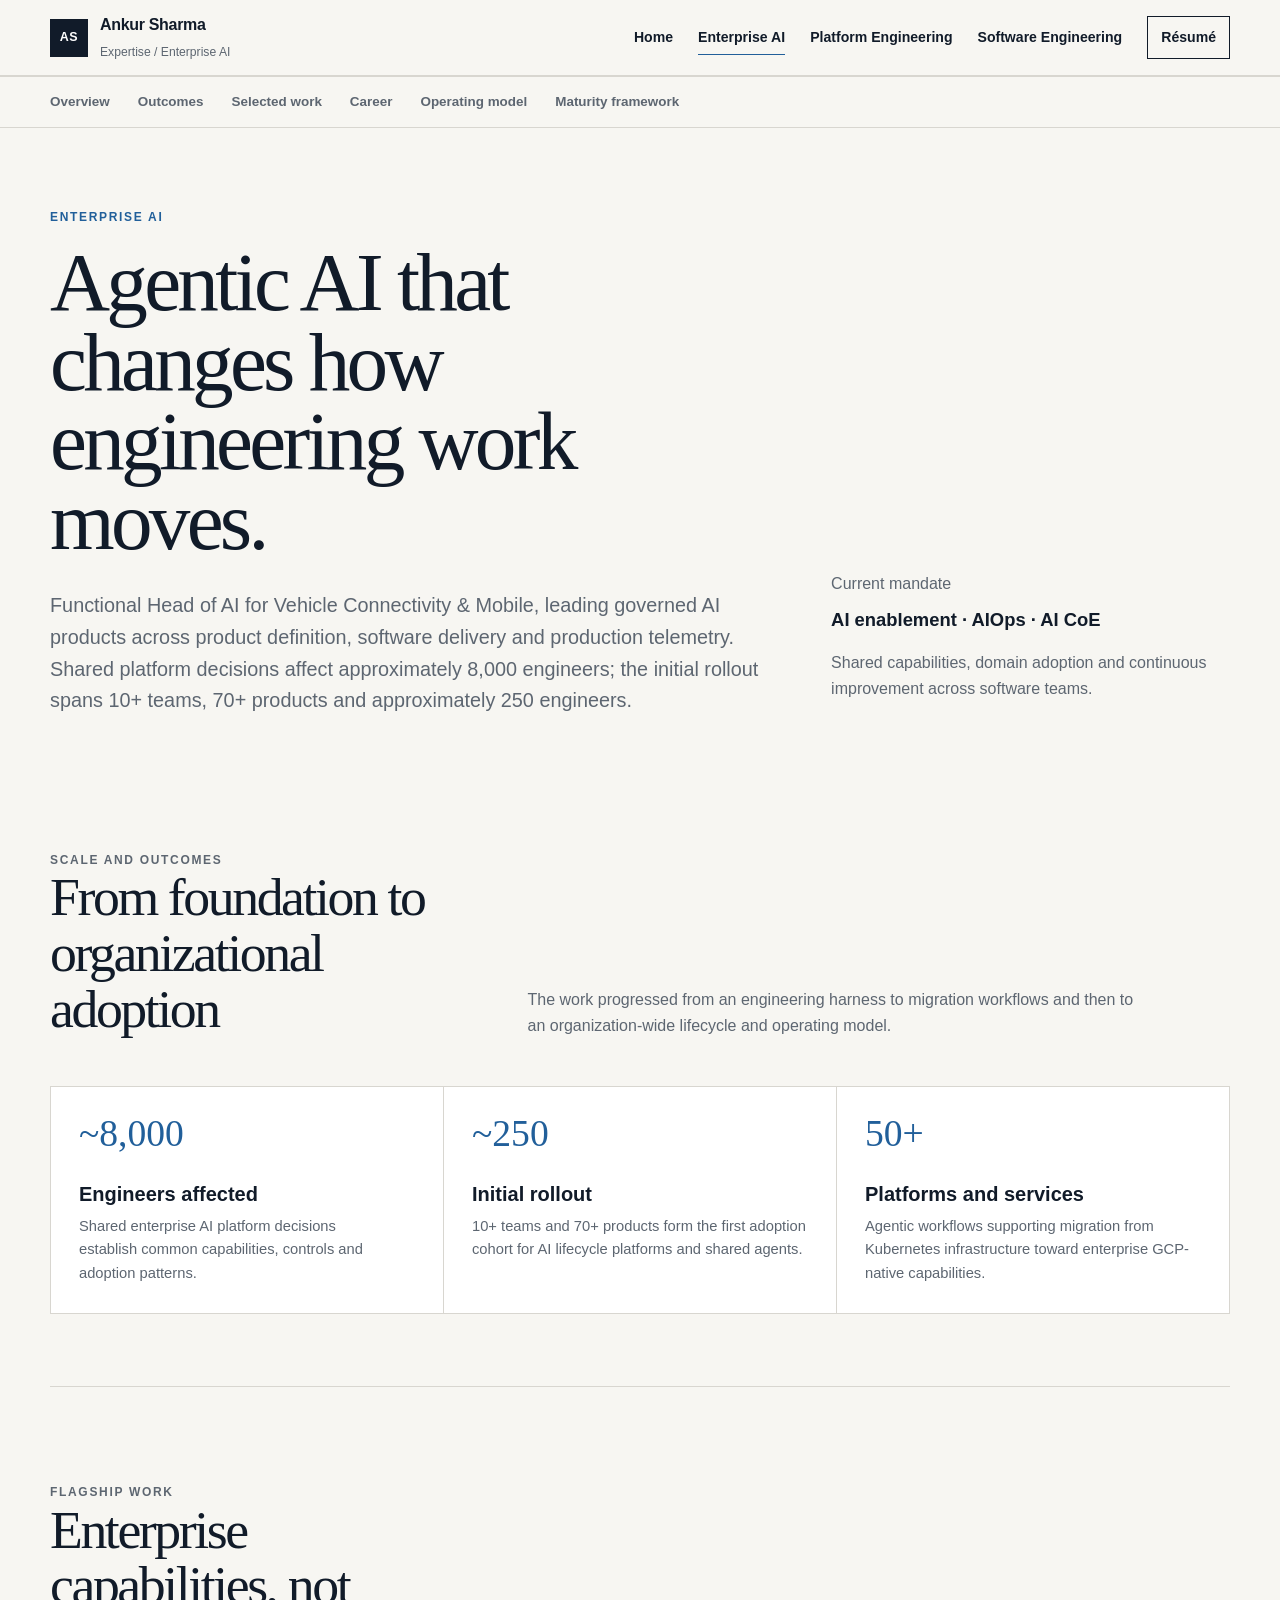
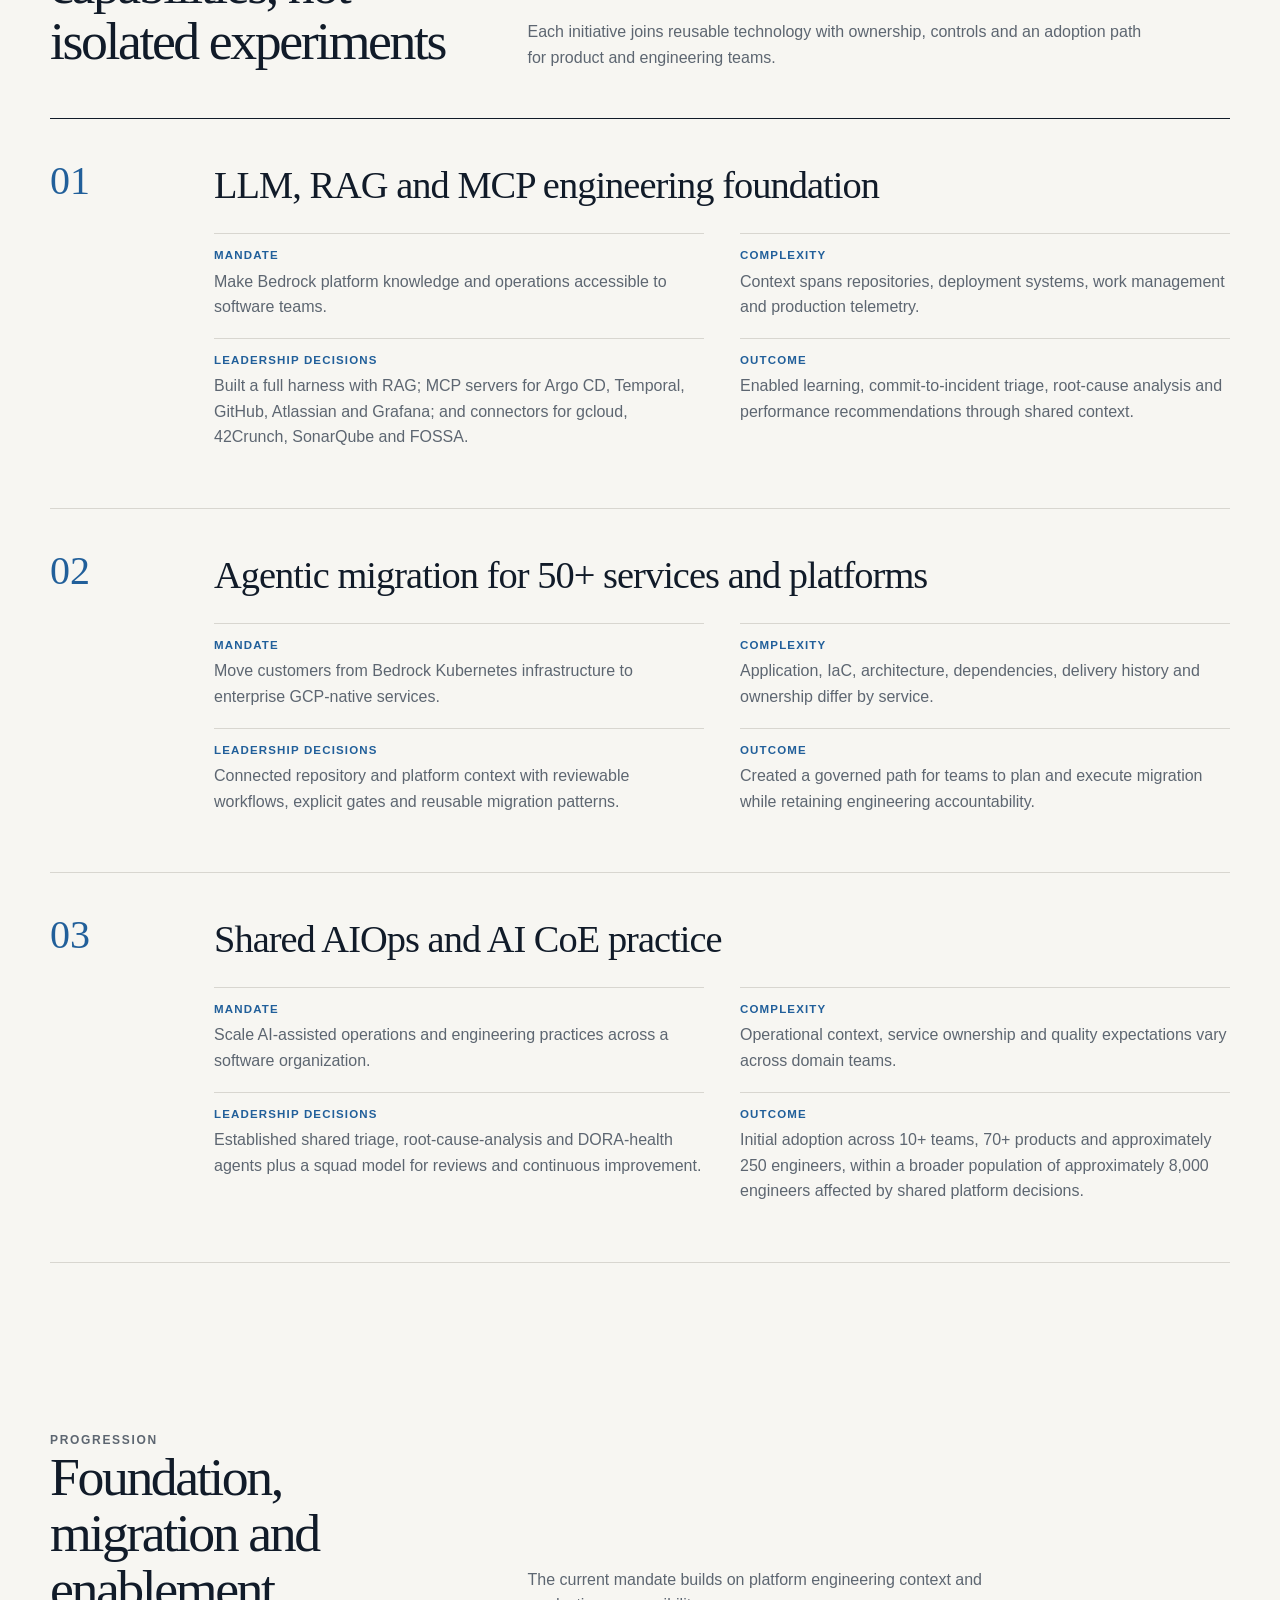
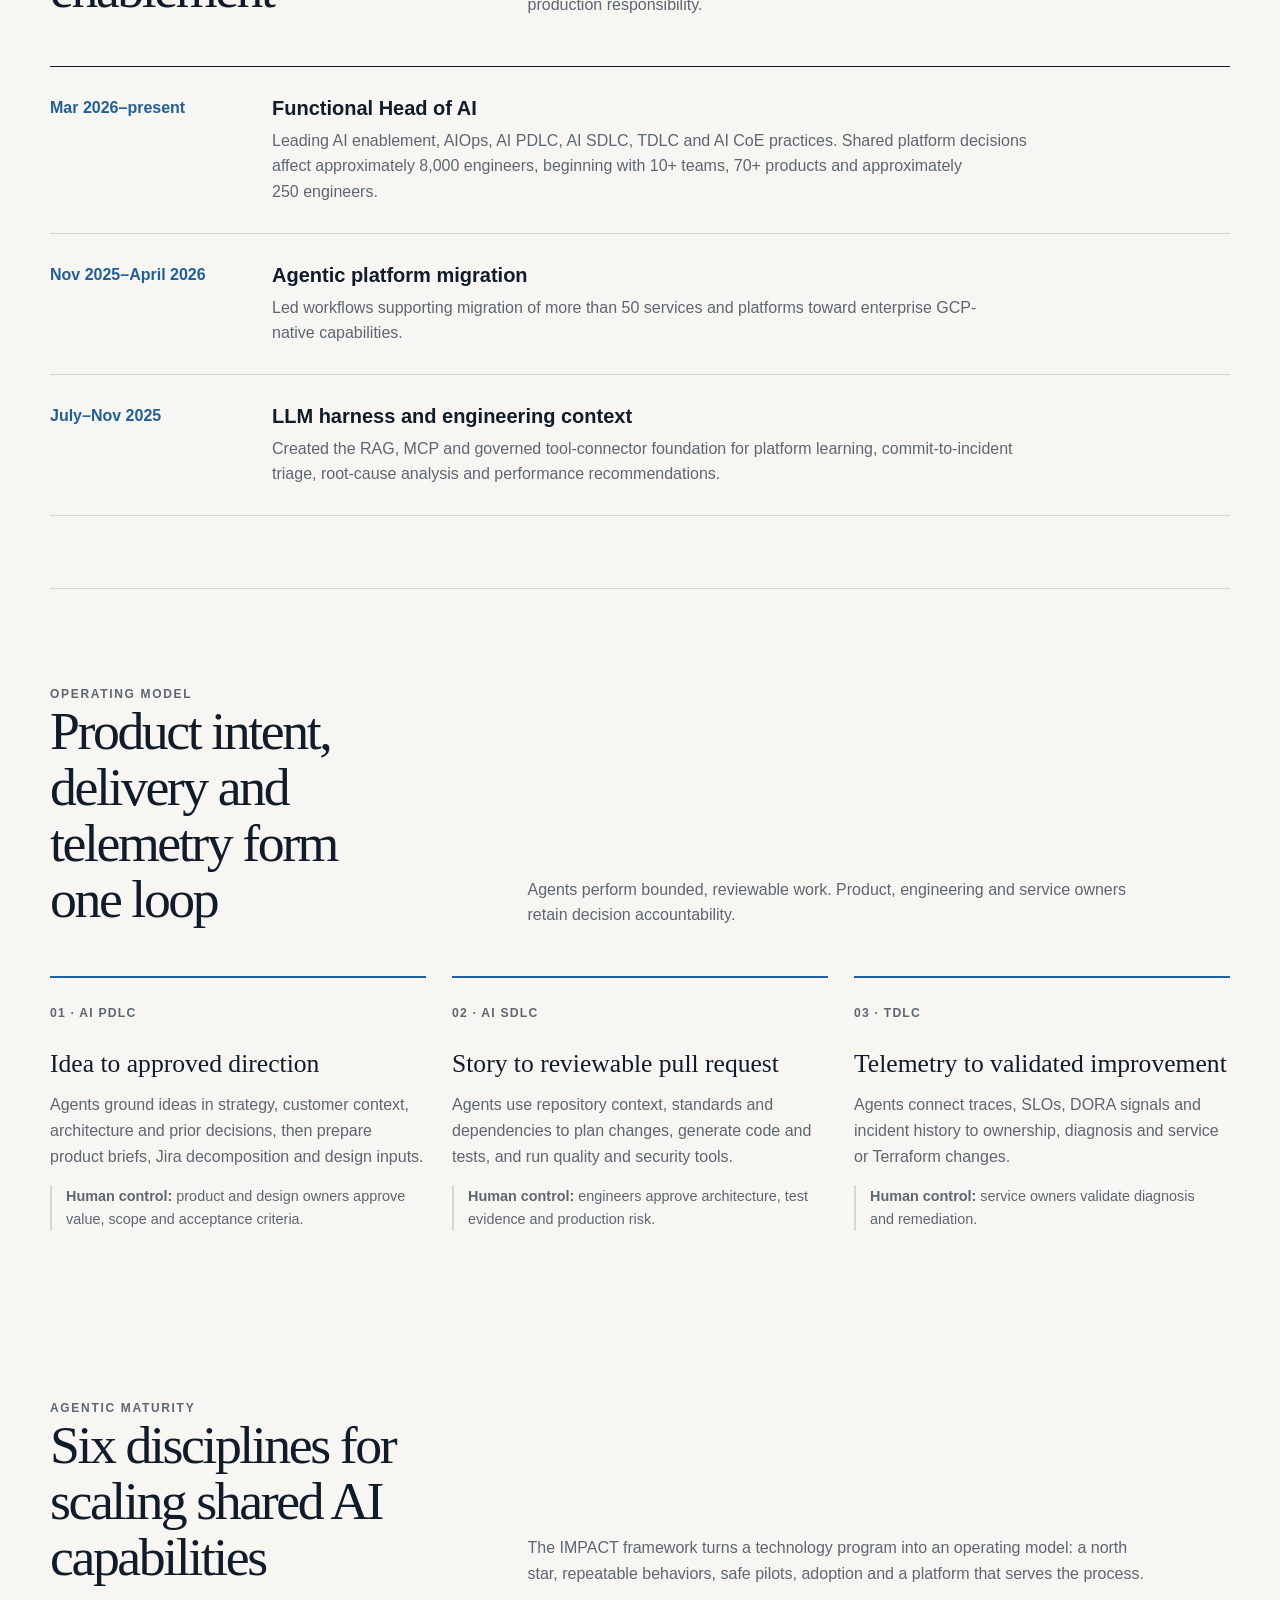
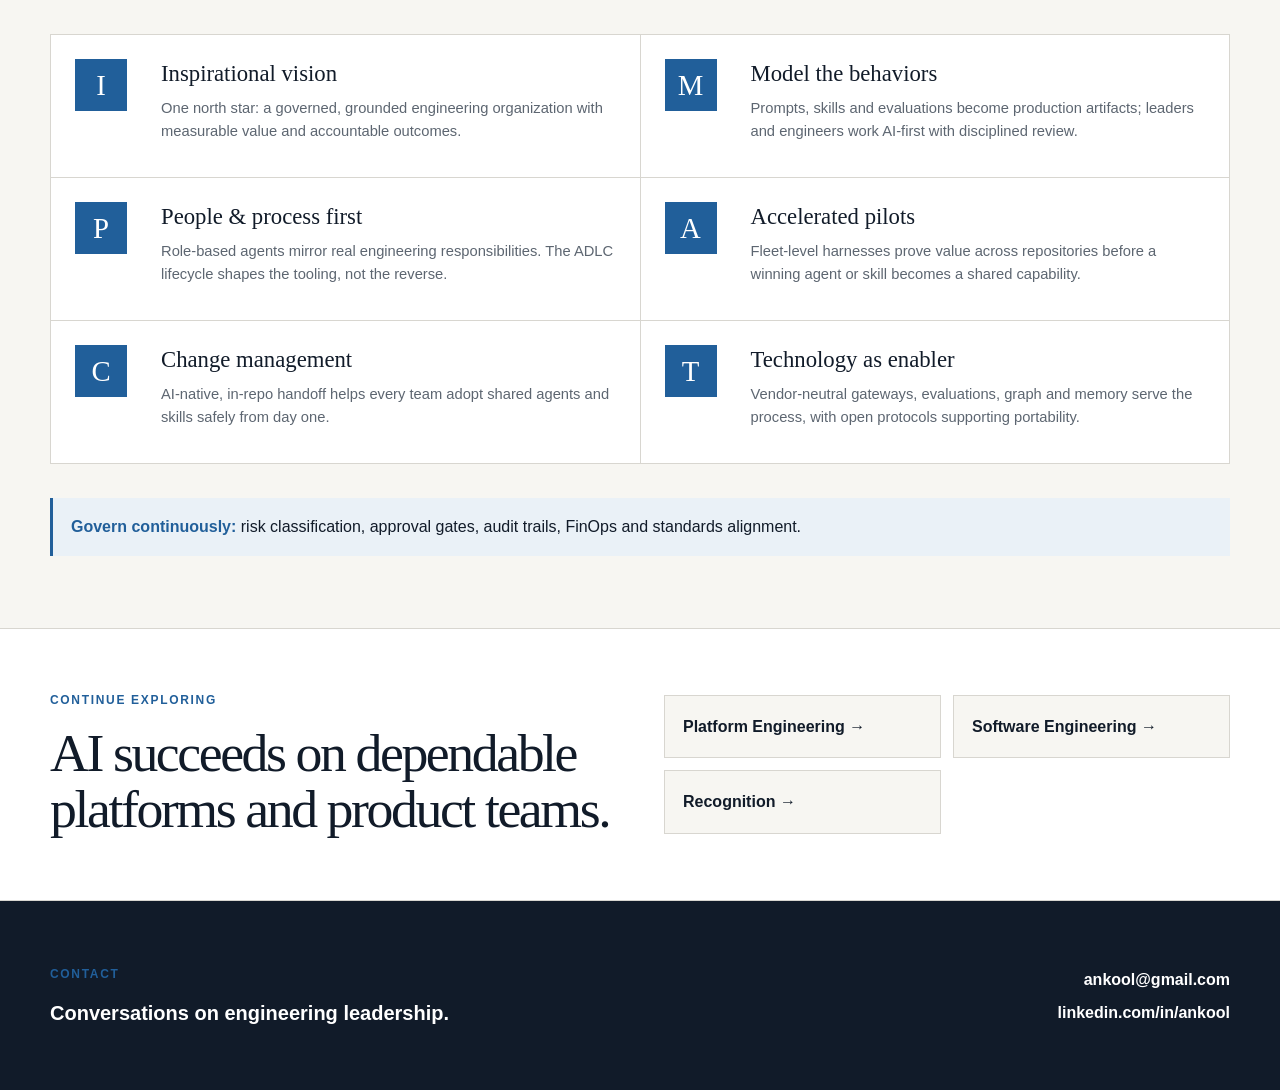
==== commit e0d14329: "Correct AI timeline and footer typography" ====
--- a/enterprise-ai/index.html
+++ b/enterprise-ai/index.html
@@ -42,7 +42,7 @@
 
     <section class="section compact shell" id="career" aria-labelledby="career-title">
       <header class="section-heading"><div><p class="eyebrow">Progression</p><h2 id="career-title">Foundation, migration and enablement</h2></div><p>The current mandate builds on platform engineering context and production responsibility.</p></header>
-      <ol class="timeline"><li><time>Aug 2026–present</time><div><h3>Functional Head of AI</h3><p>Leading AI enablement, AIOps, AI PDLC, AI SDLC, TDLC and AI CoE practices. Shared platform decisions affect approximately 8,000 engineers, beginning with 10+ teams, 70+ products and approximately 250 engineers.</p></div></li><li><time>Jan–Jul 2026</time><div><h3>Agentic platform migration</h3><p>Led workflows supporting migration of more than 50 services and platforms toward enterprise GCP-native capabilities.</p></div></li><li><time>Aug–Dec 2025</time><div><h3>LLM harness and engineering context</h3><p>Created the RAG, MCP and governed tool-connector foundation for platform learning, commit-to-incident triage, root-cause analysis and performance recommendations.</p></div></li></ol>
+      <ol class="timeline"><li><time>Mar 2026–present</time><div><h3>Functional Head of AI</h3><p>Leading AI enablement, AIOps, AI PDLC, AI SDLC, TDLC and AI CoE practices. Shared platform decisions affect approximately 8,000 engineers, beginning with 10+ teams, 70+ products and approximately 250 engineers.</p></div></li><li><time>Nov 2025–April 2026</time><div><h3>Agentic platform migration</h3><p>Led workflows supporting migration of more than 50 services and platforms toward enterprise GCP-native capabilities.</p></div></li><li><time>July–Nov 2025</time><div><h3>LLM harness and engineering context</h3><p>Created the RAG, MCP and governed tool-connector foundation for platform learning, commit-to-incident triage, root-cause analysis and performance recommendations.</p></div></li></ol>
     </section>
 
     <section class="section section-rule shell" id="operating-model" aria-labelledby="operating-title">
@@ -69,7 +69,7 @@
 
     <aside class="related"><div class="related-grid shell"><div><p class="eyebrow">Continue exploring</p><h2>AI succeeds on dependable platforms and product teams.</h2></div><div class="related-links"><a href="/platform-engineering/">Platform Engineering →</a><a href="/software-engineering/">Software Engineering →</a><a href="/#recognition">Recognition →</a></div></div></aside>
   </main>
-  <footer class="site-footer" id="contact"><div class="footer-grid shell"><div><p class="eyebrow">Contact</p><h2>Conversations on engineering leadership.</h2></div><div class="footer-links"><a href="mailto:ankool@gmail.com">ankool@gmail.com</a><a href="https://www.linkedin.com/in/ankool/">linkedin.com/in/ankool</a></div></div></footer>
+  <footer class="site-footer" id="contact"><div class="footer-grid shell"><div><p class="eyebrow">Contact</p><h3>Conversations on engineering leadership.</h3></div><div class="footer-links"><a href="mailto:ankool@gmail.com">ankool@gmail.com</a><a href="https://www.linkedin.com/in/ankool/">linkedin.com/in/ankool</a></div></div></footer>
   <script src="/app.js?v=3"></script>
 </body>
 </html>
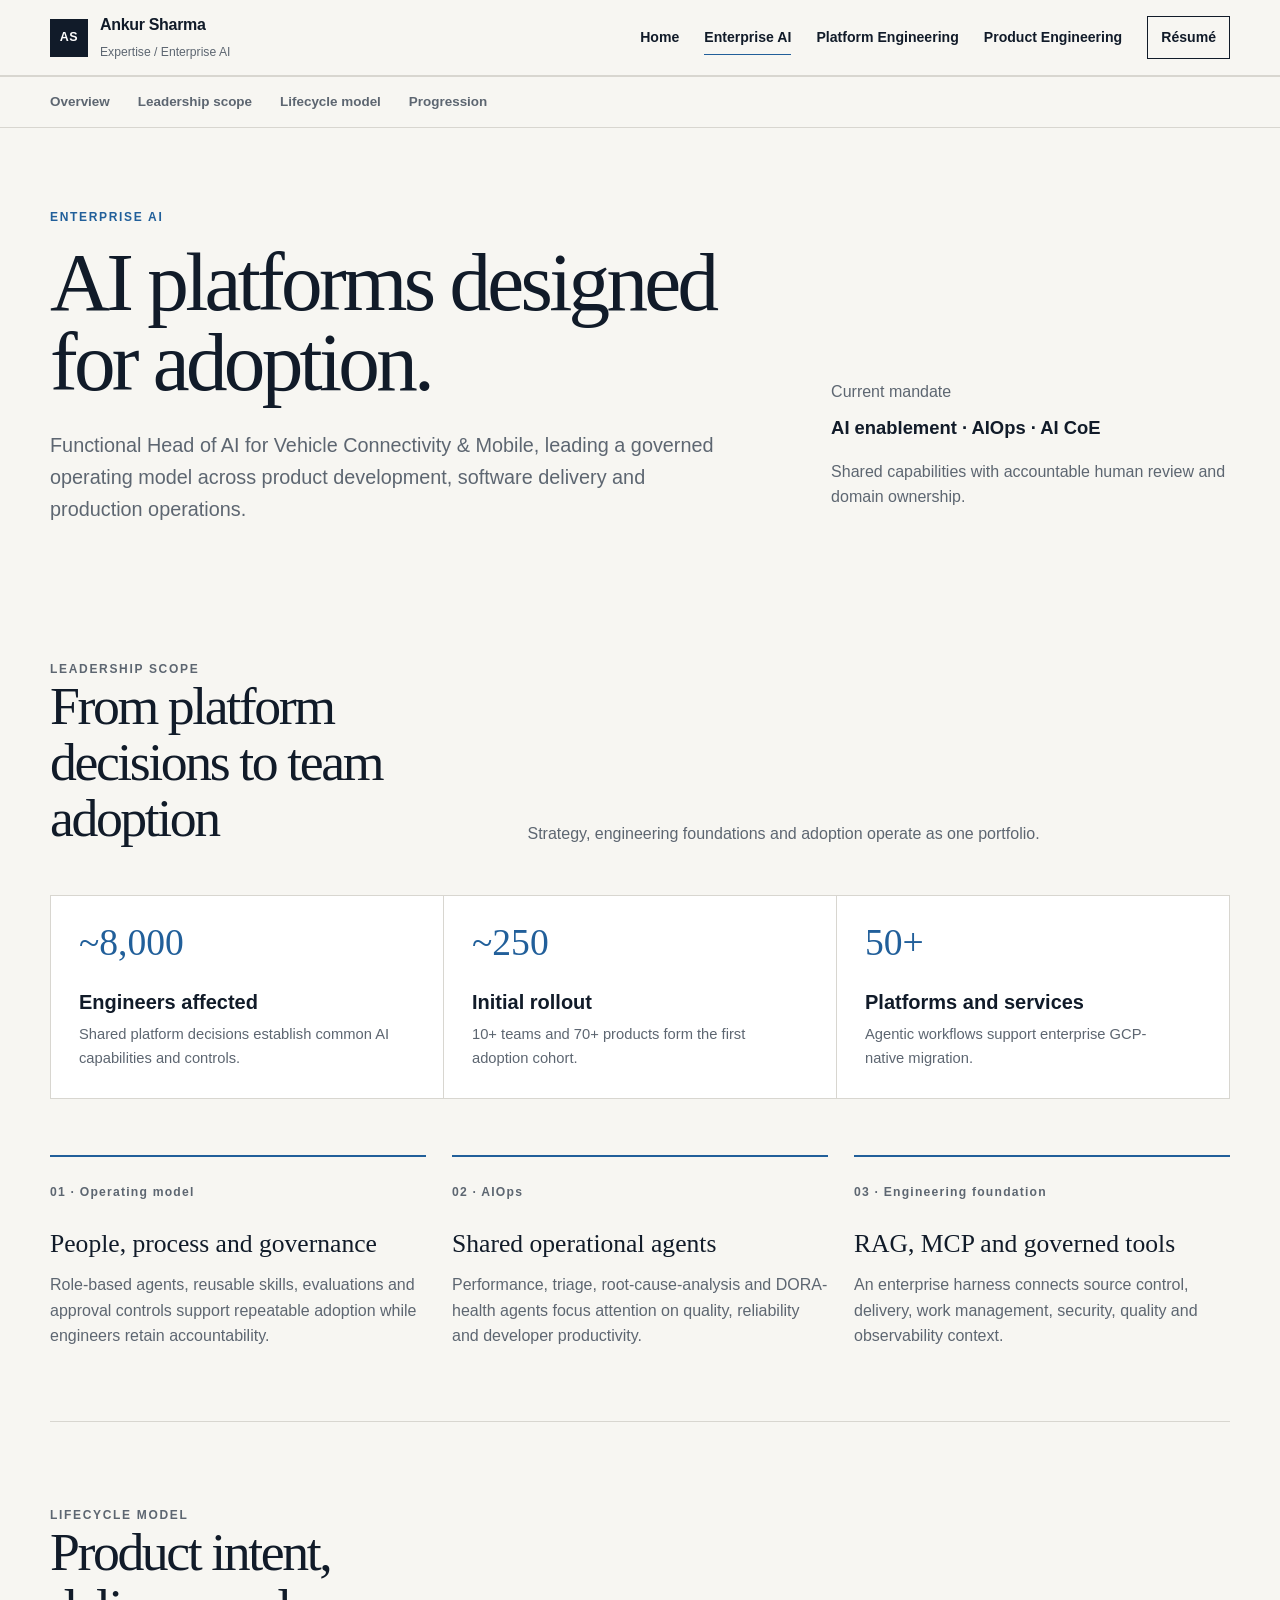
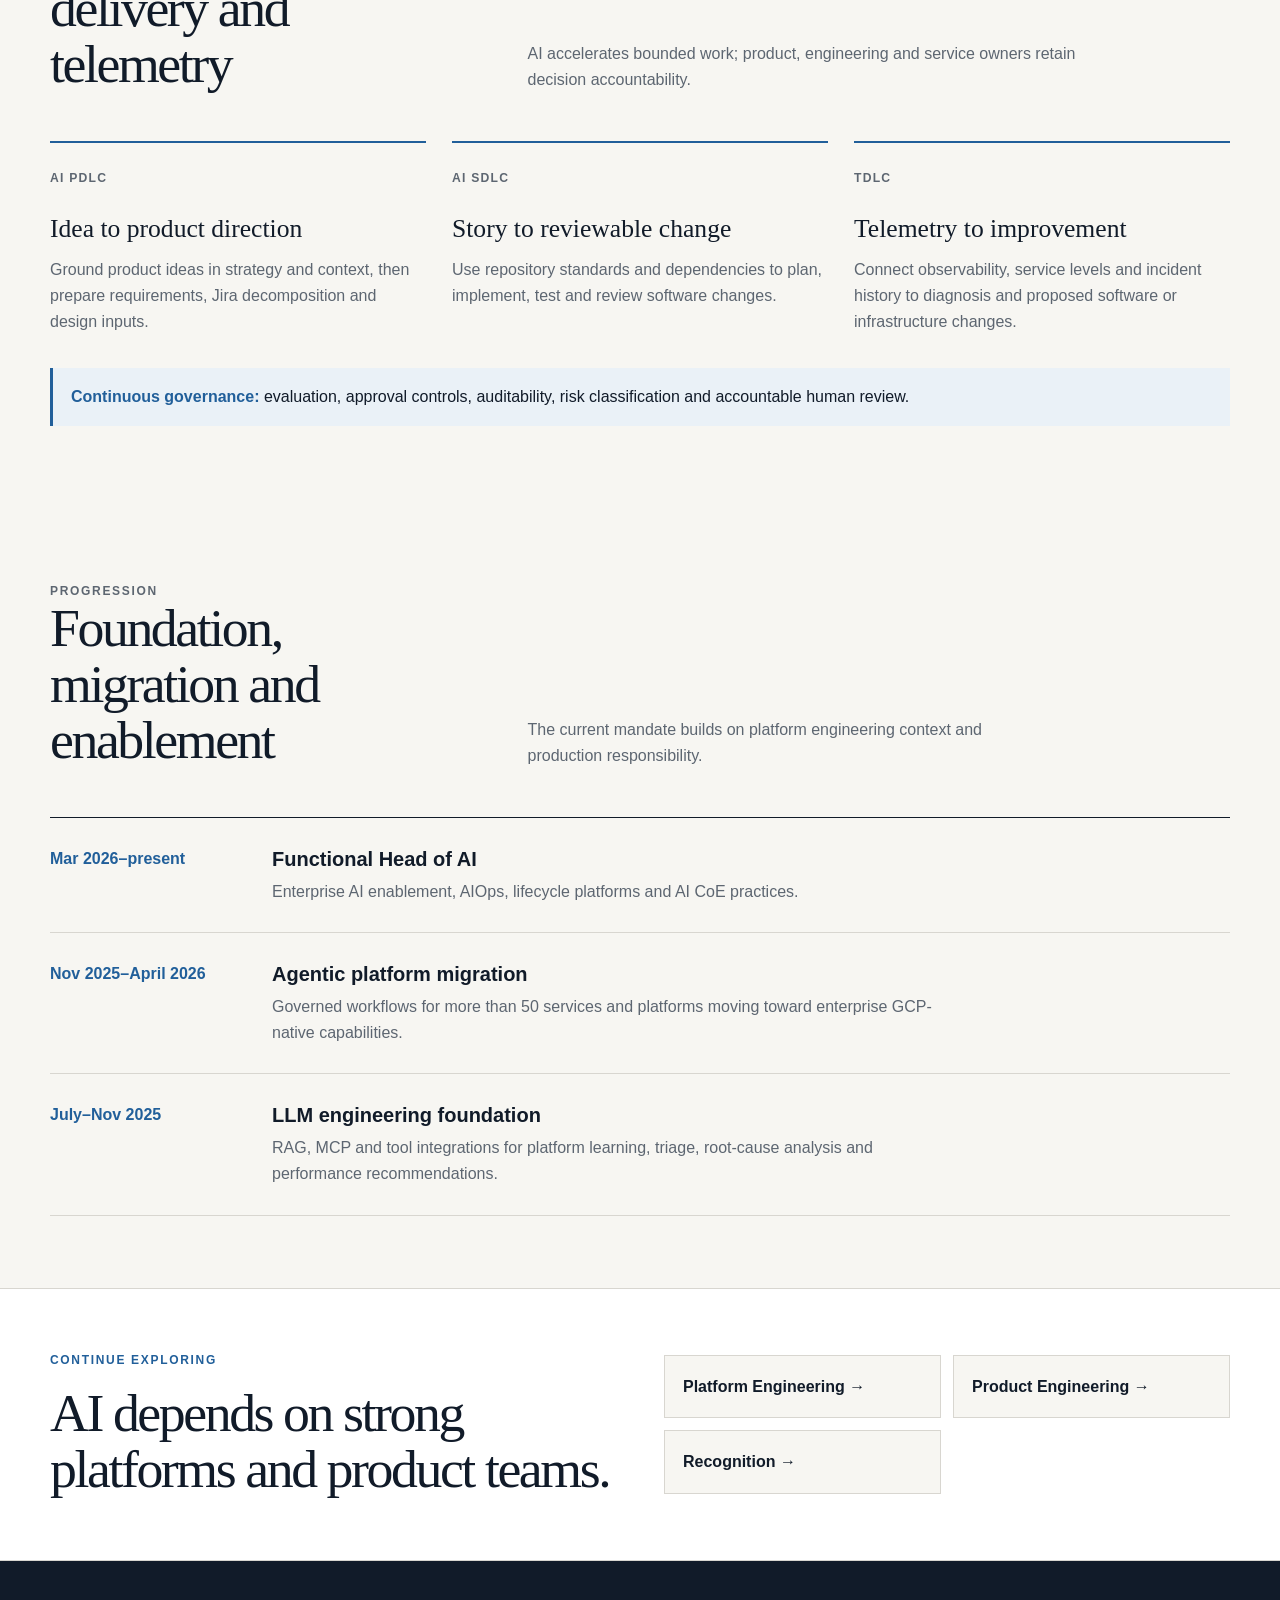
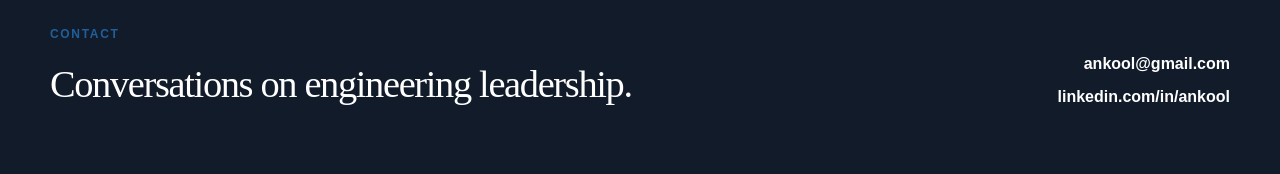
==== commit 2eab749a: "Align portfolio with Head of Engineering resume" ====
--- a/enterprise-ai/index.html
+++ b/enterprise-ai/index.html
@@ -3,73 +3,60 @@
 <head>
   <meta charset="utf-8"><meta name="viewport" content="width=device-width, initial-scale=1">
   <title>Enterprise AI | Ankur Sharma</title>
-  <meta name="description" content="Enterprise AI leadership across agentic product development, software delivery, AIOps and AI enablement.">
-  <link rel="canonical" href="/enterprise-ai/"><link rel="icon" type="image/svg+xml" href="/favicon.svg"><link rel="stylesheet" href="/styles.css?v=3">
+  <meta name="description" content="Enterprise AI leadership across agentic product development, software delivery and AIOps.">
+  <link rel="canonical" href="/enterprise-ai/"><link rel="icon" type="image/svg+xml" href="/favicon.svg"><link rel="stylesheet" href="/styles.css?v=4">
 </head>
 <body data-page="enterprise-ai">
   <a class="skip-link" href="#main">Skip to content</a>
   <header class="site-header"><div class="header-inner shell">
     <a class="brand" href="/" aria-label="Ankur Sharma home"><span class="brand-mark">AS</span><span><span class="brand-name">Ankur Sharma</span><br><span class="brand-context">Expertise / Enterprise AI</span></span></a>
     <button class="menu-button" type="button" aria-expanded="false" aria-controls="primary-navigation" aria-label="Open navigation" data-menu-button><span></span><span></span><span></span></button>
-    <nav class="primary-nav" id="primary-navigation" aria-label="Primary navigation" data-primary-nav><a href="/">Home</a><a href="/enterprise-ai/" aria-current="page">Enterprise AI</a><a href="/platform-engineering/">Platform Engineering</a><a href="/software-engineering/">Software Engineering</a><a class="resume-link" href="/assets/Ankur_Sharma_Resume.pdf" target="_blank" rel="noreferrer">Résumé</a></nav>
+    <nav class="primary-nav" id="primary-navigation" aria-label="Primary navigation" data-primary-nav><a href="/">Home</a><a href="/enterprise-ai/" aria-current="page">Enterprise AI</a><a href="/platform-engineering/">Platform Engineering</a><a href="/software-engineering/">Product Engineering</a><a class="resume-link" href="/assets/Ankur_Sharma_Resume.pdf" target="_blank" rel="noreferrer">Résumé</a></nav>
   </div></header>
-
-  <nav class="subnav" aria-label="Enterprise AI sections"><div class="shell"><a href="#overview">Overview</a><a href="#outcomes">Outcomes</a><a href="#work">Selected work</a><a href="#career">Career</a><a href="#operating-model">Operating model</a><a href="#maturity">Maturity framework</a></div></nav>
+  <nav class="subnav" aria-label="Enterprise AI sections"><div class="shell"><a href="#overview">Overview</a><a href="#scope">Leadership scope</a><a href="#operating-model">Lifecycle model</a><a href="#career">Progression</a></div></nav>
 
   <main id="main">
     <section class="page-hero" id="overview"><div class="page-hero-grid shell">
-      <div><p class="eyebrow">Enterprise AI</p><h1>Agentic AI that changes how engineering work moves.</h1><p class="lede">Functional Head of AI for Vehicle Connectivity &amp; Mobile, leading governed AI products across product definition, software delivery and production telemetry. Shared platform decisions affect approximately 8,000 engineers; the initial rollout spans 10+ teams, 70+ products and approximately 250 engineers.</p></div>
-      <aside class="page-kicker"><span>Current mandate</span><strong>AI enablement · AIOps · AI CoE</strong><p>Shared capabilities, domain adoption and continuous improvement across software teams.</p></aside>
+      <div><p class="eyebrow">Enterprise AI</p><h1>AI platforms designed for adoption.</h1><p class="lede">Functional Head of AI for Vehicle Connectivity &amp; Mobile, leading a governed operating model across product development, software delivery and production operations.</p></div>
+      <aside class="page-kicker"><span>Current mandate</span><strong>AI enablement · AIOps · AI CoE</strong><p>Shared capabilities with accountable human review and domain ownership.</p></aside>
     </div></section>
 
-    <section class="section compact shell" id="outcomes" aria-labelledby="outcomes-title">
-      <header class="section-heading"><div><p class="eyebrow">Scale and outcomes</p><h2 id="outcomes-title">From foundation to organizational adoption</h2></div><p>The work progressed from an engineering harness to migration workflows and then to an organization-wide lifecycle and operating model.</p></header>
+    <section class="section compact shell" id="scope" aria-labelledby="scope-title">
+      <header class="section-heading"><div><p class="eyebrow">Leadership scope</p><h2 id="scope-title">From platform decisions to team adoption</h2></div><p>Strategy, engineering foundations and adoption operate as one portfolio.</p></header>
       <div class="outcome-grid">
-        <article class="outcome"><strong>~8,000</strong><h3>Engineers affected</h3><p>Shared enterprise AI platform decisions establish common capabilities, controls and adoption patterns.</p></article>
-        <article class="outcome"><strong>~250</strong><h3>Initial rollout</h3><p>10+ teams and 70+ products form the first adoption cohort for AI lifecycle platforms and shared agents.</p></article>
-        <article class="outcome"><strong>50+</strong><h3>Platforms and services</h3><p>Agentic workflows supporting migration from Kubernetes infrastructure toward enterprise GCP-native capabilities.</p></article>
+        <article class="outcome"><strong>~8,000</strong><h3>Engineers affected</h3><p>Shared platform decisions establish common AI capabilities and controls.</p></article>
+        <article class="outcome"><strong>~250</strong><h3>Initial rollout</h3><p>10+ teams and 70+ products form the first adoption cohort.</p></article>
+        <article class="outcome"><strong>50+</strong><h3>Platforms and services</h3><p>Agentic workflows support enterprise GCP-native migration.</p></article>
+      </div>
+      <div class="operating-grid section-inset">
+        <article class="operating-card"><span>01 · Operating model</span><h3>People, process and governance</h3><p>Role-based agents, reusable skills, evaluations and approval controls support repeatable adoption while engineers retain accountability.</p></article>
+        <article class="operating-card"><span>02 · AIOps</span><h3>Shared operational agents</h3><p>Performance, triage, root-cause-analysis and DORA-health agents focus attention on quality, reliability and developer productivity.</p></article>
+        <article class="operating-card"><span>03 · Engineering foundation</span><h3>RAG, MCP and governed tools</h3><p>An enterprise harness connects source control, delivery, work management, security, quality and observability context.</p></article>
       </div>
     </section>
 
-    <section class="section section-rule shell" id="work" aria-labelledby="work-title">
-      <header class="section-heading"><div><p class="eyebrow">Flagship work</p><h2 id="work-title">Enterprise capabilities, not isolated experiments</h2></div><p>Each initiative joins reusable technology with ownership, controls and an adoption path for product and engineering teams.</p></header>
-      <div class="case-stack">
-        <article class="case-study"><span class="case-index">01</span><div><h3>LLM, RAG and MCP engineering foundation</h3><dl class="case-facts"><div><dt>Mandate</dt><dd>Make Bedrock platform knowledge and operations accessible to software teams.</dd></div><div><dt>Complexity</dt><dd>Context spans repositories, deployment systems, work management and production telemetry.</dd></div><div><dt>Leadership decisions</dt><dd>Built a full harness with RAG; MCP servers for Argo CD, Temporal, GitHub, Atlassian and Grafana; and connectors for gcloud, 42Crunch, SonarQube and FOSSA.</dd></div><div><dt>Outcome</dt><dd>Enabled learning, commit-to-incident triage, root-cause analysis and performance recommendations through shared context.</dd></div></dl></div></article>
-        <article class="case-study"><span class="case-index">02</span><div><h3>Agentic migration for 50+ services and platforms</h3><dl class="case-facts"><div><dt>Mandate</dt><dd>Move customers from Bedrock Kubernetes infrastructure to enterprise GCP-native services.</dd></div><div><dt>Complexity</dt><dd>Application, IaC, architecture, dependencies, delivery history and ownership differ by service.</dd></div><div><dt>Leadership decisions</dt><dd>Connected repository and platform context with reviewable workflows, explicit gates and reusable migration patterns.</dd></div><div><dt>Outcome</dt><dd>Created a governed path for teams to plan and execute migration while retaining engineering accountability.</dd></div></dl></div></article>
-        <article class="case-study"><span class="case-index">03</span><div><h3>Shared AIOps and AI CoE practice</h3><dl class="case-facts"><div><dt>Mandate</dt><dd>Scale AI-assisted operations and engineering practices across a software organization.</dd></div><div><dt>Complexity</dt><dd>Operational context, service ownership and quality expectations vary across domain teams.</dd></div><div><dt>Leadership decisions</dt><dd>Established shared triage, root-cause-analysis and DORA-health agents plus a squad model for reviews and continuous improvement.</dd></div><div><dt>Outcome</dt><dd>Initial adoption across 10+ teams, 70+ products and approximately 250 engineers, within a broader population of approximately 8,000 engineers affected by shared platform decisions.</dd></div></dl></div></article>
+    <section class="section section-rule shell" id="operating-model" aria-labelledby="operating-title">
+      <header class="section-heading"><div><p class="eyebrow">Lifecycle model</p><h2 id="operating-title">Product intent, delivery and telemetry</h2></div><p>AI accelerates bounded work; product, engineering and service owners retain decision accountability.</p></header>
+      <div class="operating-grid">
+        <article class="operating-card"><span>AI PDLC</span><h3>Idea to product direction</h3><p>Ground product ideas in strategy and context, then prepare requirements, Jira decomposition and design inputs.</p></article>
+        <article class="operating-card"><span>AI SDLC</span><h3>Story to reviewable change</h3><p>Use repository standards and dependencies to plan, implement, test and review software changes.</p></article>
+        <article class="operating-card"><span>TDLC</span><h3>Telemetry to improvement</h3><p>Connect observability, service levels and incident history to diagnosis and proposed software or infrastructure changes.</p></article>
       </div>
+      <p class="governance-note"><strong>Continuous governance:</strong> evaluation, approval controls, auditability, risk classification and accountable human review.</p>
     </section>
 
     <section class="section compact shell" id="career" aria-labelledby="career-title">
       <header class="section-heading"><div><p class="eyebrow">Progression</p><h2 id="career-title">Foundation, migration and enablement</h2></div><p>The current mandate builds on platform engineering context and production responsibility.</p></header>
-      <ol class="timeline"><li><time>Mar 2026–present</time><div><h3>Functional Head of AI</h3><p>Leading AI enablement, AIOps, AI PDLC, AI SDLC, TDLC and AI CoE practices. Shared platform decisions affect approximately 8,000 engineers, beginning with 10+ teams, 70+ products and approximately 250 engineers.</p></div></li><li><time>Nov 2025–April 2026</time><div><h3>Agentic platform migration</h3><p>Led workflows supporting migration of more than 50 services and platforms toward enterprise GCP-native capabilities.</p></div></li><li><time>July–Nov 2025</time><div><h3>LLM harness and engineering context</h3><p>Created the RAG, MCP and governed tool-connector foundation for platform learning, commit-to-incident triage, root-cause analysis and performance recommendations.</p></div></li></ol>
+      <ol class="timeline">
+        <li><time>Mar 2026–present</time><div><h3>Functional Head of AI</h3><p>Enterprise AI enablement, AIOps, lifecycle platforms and AI CoE practices.</p></div></li>
+        <li><time>Nov 2025–April 2026</time><div><h3>Agentic platform migration</h3><p>Governed workflows for more than 50 services and platforms moving toward enterprise GCP-native capabilities.</p></div></li>
+        <li><time>July–Nov 2025</time><div><h3>LLM engineering foundation</h3><p>RAG, MCP and tool integrations for platform learning, triage, root-cause analysis and performance recommendations.</p></div></li>
+      </ol>
     </section>
 
-    <section class="section section-rule shell" id="operating-model" aria-labelledby="operating-title">
-      <header class="section-heading"><div><p class="eyebrow">Operating model</p><h2 id="operating-title">Product intent, delivery and telemetry form one loop</h2></div><p>Agents perform bounded, reviewable work. Product, engineering and service owners retain decision accountability.</p></header>
-      <div class="operating-grid">
-        <article class="operating-card"><span>01 · AI PDLC</span><h3>Idea to approved direction</h3><p>Agents ground ideas in strategy, customer context, architecture and prior decisions, then prepare product briefs, Jira decomposition and design inputs.</p><p class="control"><strong>Human control:</strong> product and design owners approve value, scope and acceptance criteria.</p></article>
-        <article class="operating-card"><span>02 · AI SDLC</span><h3>Story to reviewable pull request</h3><p>Agents use repository context, standards and dependencies to plan changes, generate code and tests, and run quality and security tools.</p><p class="control"><strong>Human control:</strong> engineers approve architecture, test evidence and production risk.</p></article>
-        <article class="operating-card"><span>03 · TDLC</span><h3>Telemetry to validated improvement</h3><p>Agents connect traces, SLOs, DORA signals and incident history to ownership, diagnosis and service or Terraform changes.</p><p class="control"><strong>Human control:</strong> service owners validate diagnosis and remediation.</p></article>
-      </div>
-    </section>
-
-    <section class="section compact shell" id="maturity" aria-labelledby="maturity-title">
-      <header class="section-heading"><div><p class="eyebrow">Agentic maturity</p><h2 id="maturity-title">Six disciplines for scaling shared AI capabilities</h2></div><p>The IMPACT framework turns a technology program into an operating model: a north star, repeatable behaviors, safe pilots, adoption and a platform that serves the process.</p></header>
-      <div class="maturity-grid">
-        <article class="maturity-card"><span>I</span><div><h3>Inspirational vision</h3><p>One north star: a governed, grounded engineering organization with measurable value and accountable outcomes.</p></div></article>
-        <article class="maturity-card"><span>M</span><div><h3>Model the behaviors</h3><p>Prompts, skills and evaluations become production artifacts; leaders and engineers work AI-first with disciplined review.</p></div></article>
-        <article class="maturity-card"><span>P</span><div><h3>People &amp; process first</h3><p>Role-based agents mirror real engineering responsibilities. The ADLC lifecycle shapes the tooling, not the reverse.</p></div></article>
-        <article class="maturity-card"><span>A</span><div><h3>Accelerated pilots</h3><p>Fleet-level harnesses prove value across repositories before a winning agent or skill becomes a shared capability.</p></div></article>
-        <article class="maturity-card"><span>C</span><div><h3>Change management</h3><p>AI-native, in-repo handoff helps every team adopt shared agents and skills safely from day one.</p></div></article>
-        <article class="maturity-card"><span>T</span><div><h3>Technology as enabler</h3><p>Vendor-neutral gateways, evaluations, graph and memory serve the process, with open protocols supporting portability.</p></div></article>
-      </div>
-      <p class="governance-note"><strong>Govern continuously:</strong> risk classification, approval gates, audit trails, FinOps and standards alignment.</p>
-    </section>
-
-    <aside class="related"><div class="related-grid shell"><div><p class="eyebrow">Continue exploring</p><h2>AI succeeds on dependable platforms and product teams.</h2></div><div class="related-links"><a href="/platform-engineering/">Platform Engineering →</a><a href="/software-engineering/">Software Engineering →</a><a href="/#recognition">Recognition →</a></div></div></aside>
+    <aside class="related"><div class="related-grid shell"><div><p class="eyebrow">Continue exploring</p><h2>AI depends on strong platforms and product teams.</h2></div><div class="related-links"><a href="/platform-engineering/">Platform Engineering →</a><a href="/software-engineering/">Product Engineering →</a><a href="/#recognition">Recognition →</a></div></div></aside>
   </main>
   <footer class="site-footer" id="contact"><div class="footer-grid shell"><div><p class="eyebrow">Contact</p><h3>Conversations on engineering leadership.</h3></div><div class="footer-links"><a href="mailto:ankool@gmail.com">ankool@gmail.com</a><a href="https://www.linkedin.com/in/ankool/">linkedin.com/in/ankool</a></div></div></footer>
-  <script src="/app.js?v=3"></script>
+  <script src="/app.js?v=4"></script>
 </body>
 </html>
--- a/styles.css
+++ b/styles.css
@@ -24,7 +24,7 @@
 .skip-link { position: fixed; left: 16px; top: -100px; z-index: 100; padding: 10px 14px; color: #fff; background: var(--ink); }
 .skip-link:focus { top: 12px; }
 .shell { width: min(calc(100% - 48px), var(--max)); margin-inline: auto; }
-.section { padding-block: 96px; }
+.section { padding-block: 84px; }
 .section.compact { padding-block: 72px; }
 .section-rule { border-top: 1px solid var(--line); }
 .eyebrow { margin: 0 0 16px; color: var(--blue); font-size: .75rem; font-weight: 750; letter-spacing: .14em; text-transform: uppercase; }
@@ -77,11 +77,11 @@
 .metric span { display: block; color: var(--muted); font-size: .92rem; line-height: 1.45; }
 
 .expertise-grid { display: grid; grid-template-columns: repeat(3, 1fr); border-top: 1px solid var(--ink); }
-.expertise-card { display: flex; min-height: 390px; flex-direction: column; padding: 32px; border-right: 1px solid var(--line); border-bottom: 1px solid var(--line); text-decoration: none; }
+.expertise-card { display: flex; min-height: 330px; flex-direction: column; padding: 32px; border-right: 1px solid var(--line); border-bottom: 1px solid var(--line); text-decoration: none; }
 .expertise-card:first-child { border-left: 1px solid var(--line); }
 .expertise-card:hover, .expertise-card:focus-visible { background: var(--surface); outline: 0; }
 .expertise-number { color: var(--blue); font-size: .78rem; font-weight: 750; letter-spacing: .12em; }
-.expertise-card h3 { margin-top: 64px; font-family: var(--serif); font-size: 2rem; font-weight: 400; letter-spacing: -.03em; }
+.expertise-card h3 { margin-top: 48px; font-family: var(--serif); font-size: 2rem; font-weight: 400; letter-spacing: -.03em; }
 .expertise-card p { margin: 18px 0 28px; color: var(--muted); }
 .expertise-card strong { margin-top: auto; color: var(--blue); }
 
@@ -167,6 +167,7 @@
 .operating-card h3 { margin-bottom: 12px; font-family: var(--serif); font-size: 1.6rem; font-weight: 400; }
 .operating-card p { margin: 0; color: var(--muted); }
 .operating-card .control { margin-top: 16px; padding-left: 14px; border-left: 2px solid var(--line); font-size: .9rem; }
+.section-inset { margin-top: 56px; }
 .maturity-grid { display: grid; grid-template-columns: repeat(2, 1fr); gap: 1px; background: var(--line); border: 1px solid var(--line); }
 .maturity-card { display: grid; grid-template-columns: 64px 1fr; gap: 22px; min-height: 142px; padding: 24px; background: var(--surface); }
 .maturity-card > span { display: grid; width: 52px; height: 52px; place-items: center; color: #fff; background: var(--blue); font-family: var(--serif); font-size: 1.8rem; }
@@ -181,7 +182,7 @@
 
 .site-footer { padding: 64px 0; color: #fff; background: var(--ink); }
 .footer-grid { display: grid; grid-template-columns: 1.4fr .6fr; gap: 50px; align-items: end; }
-.site-footer h2 { max-width: 760px; font-size: clamp(2.25rem, 4.2vw, 3.8rem); }
+.site-footer h3 { max-width: 760px; font-family: var(--serif); font-size: clamp(1.8rem, 3vw, 2.7rem); font-weight: 400; letter-spacing: -.035em; }
 .footer-links { display: flex; flex-direction: column; align-items: flex-end; gap: 8px; }
 .footer-links a { color: #fff; font-weight: 700; text-decoration: none; }
 .footer-links a:hover { text-decoration: underline; text-underline-offset: 4px; }
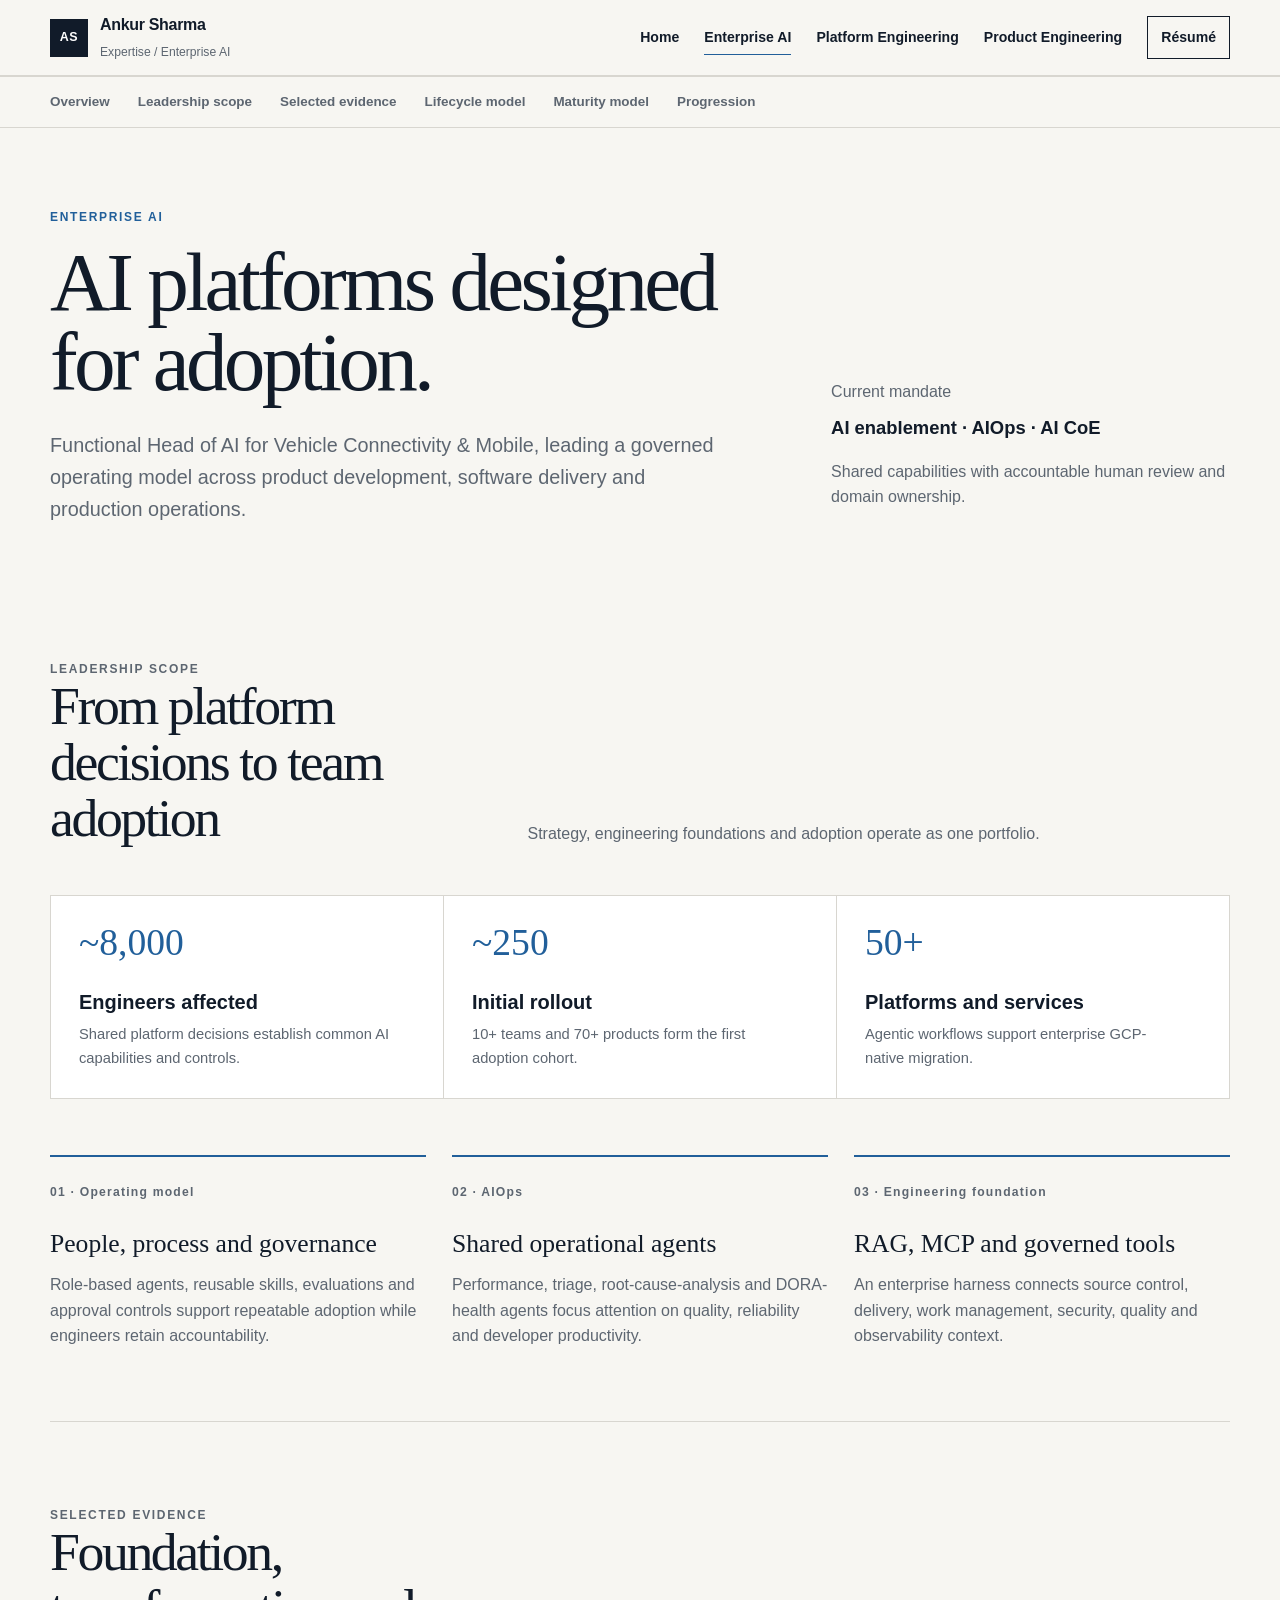
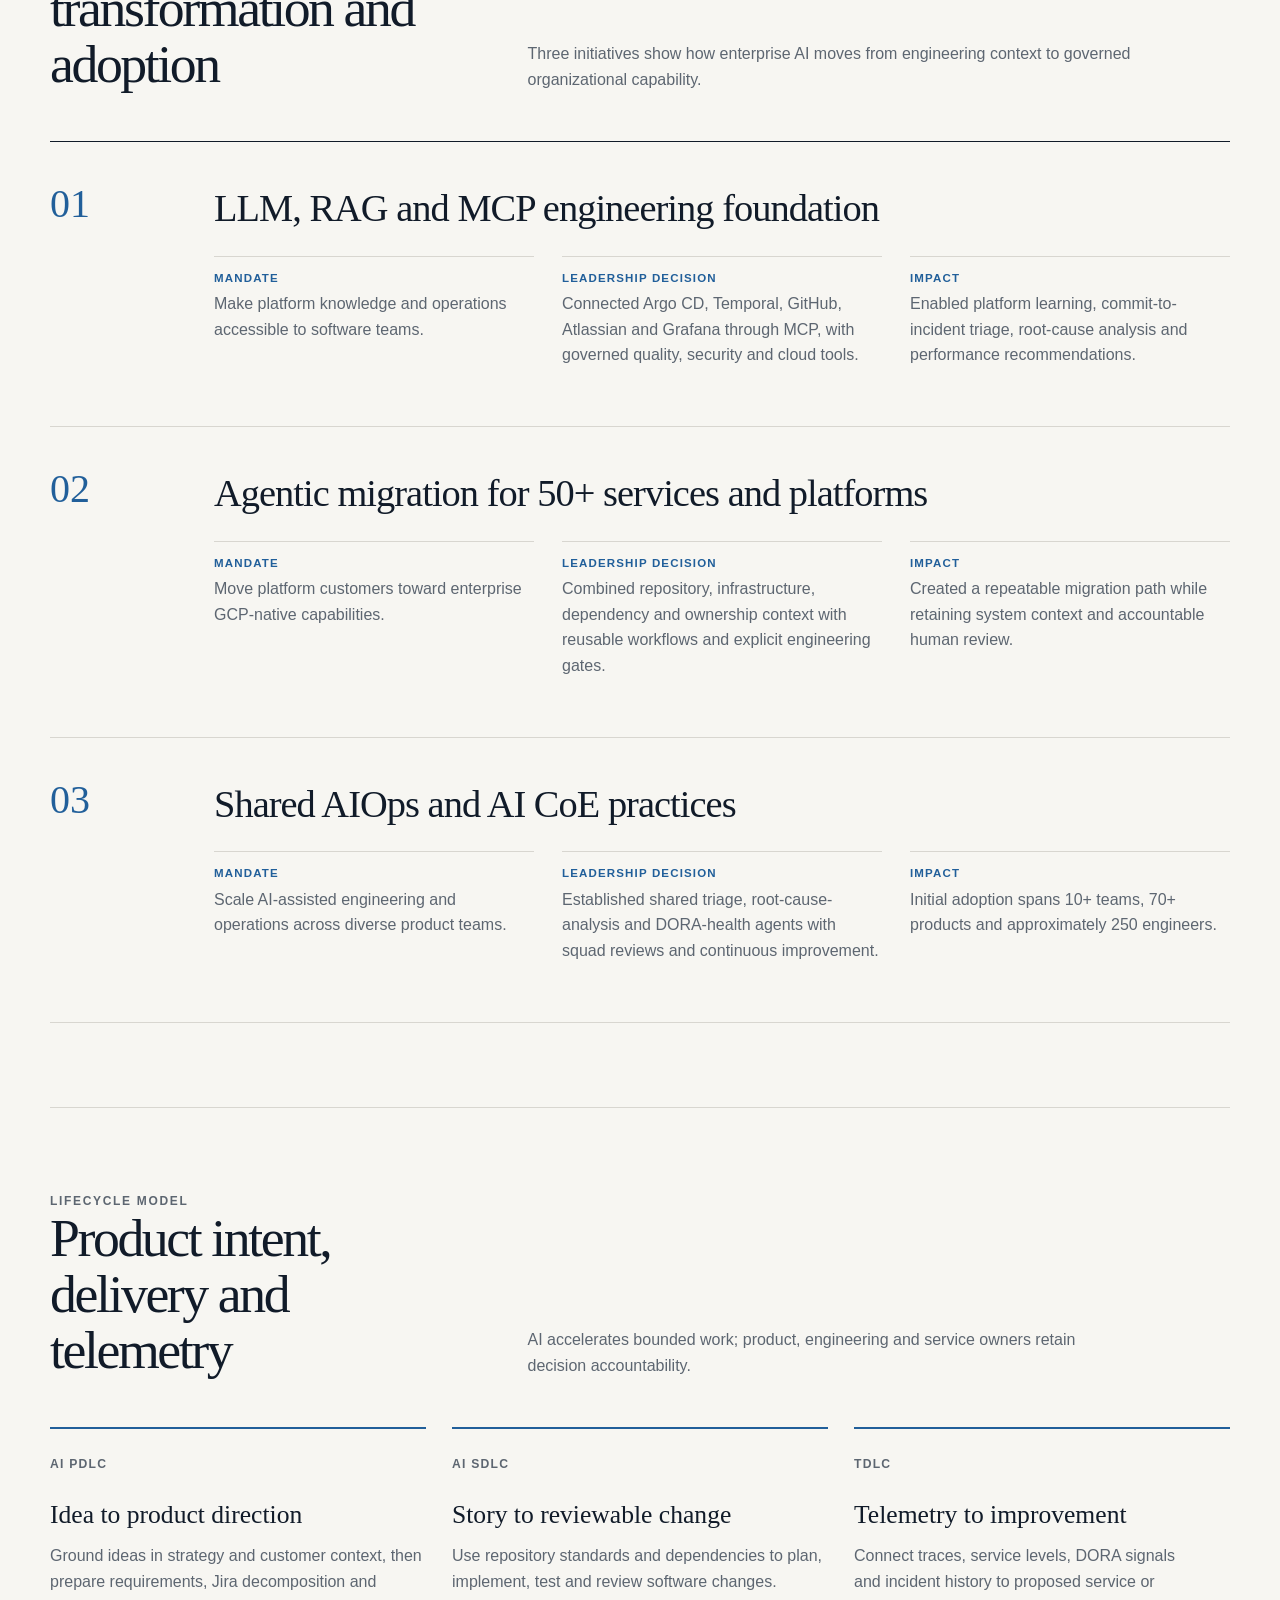
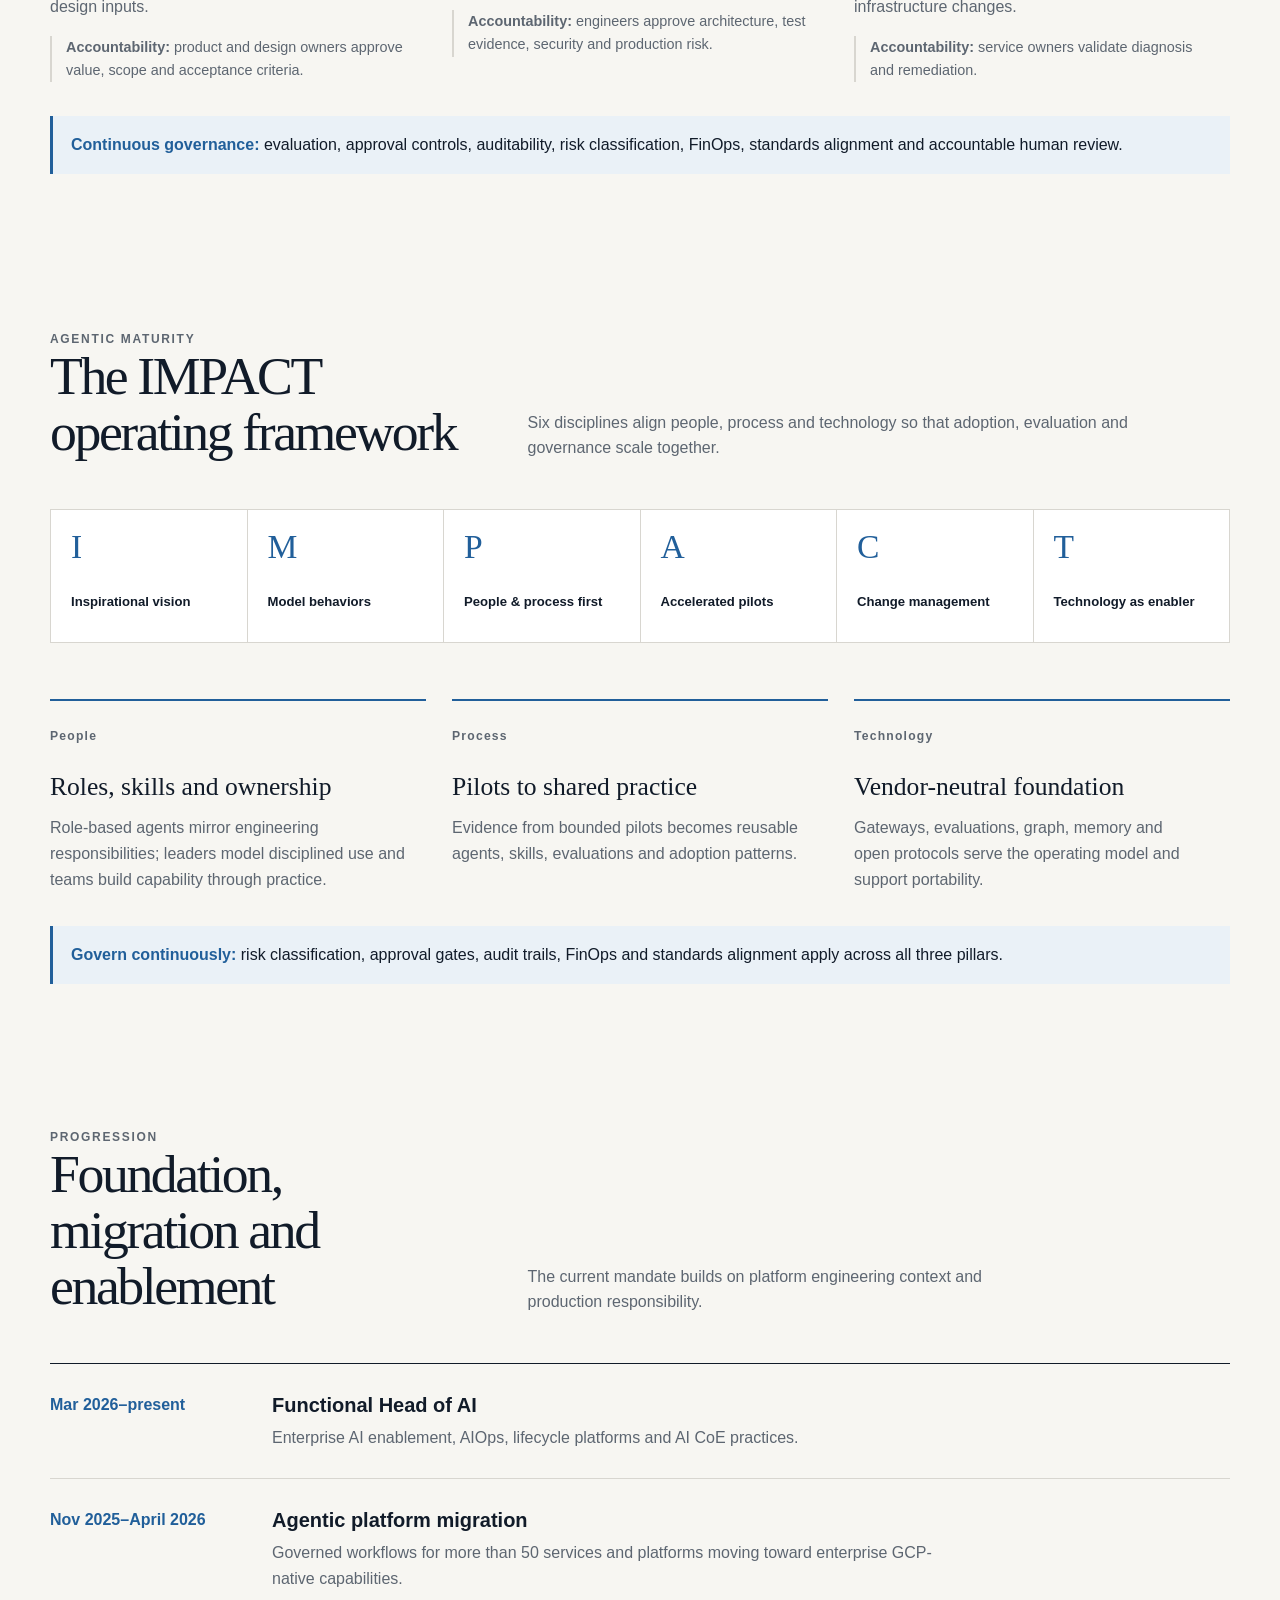
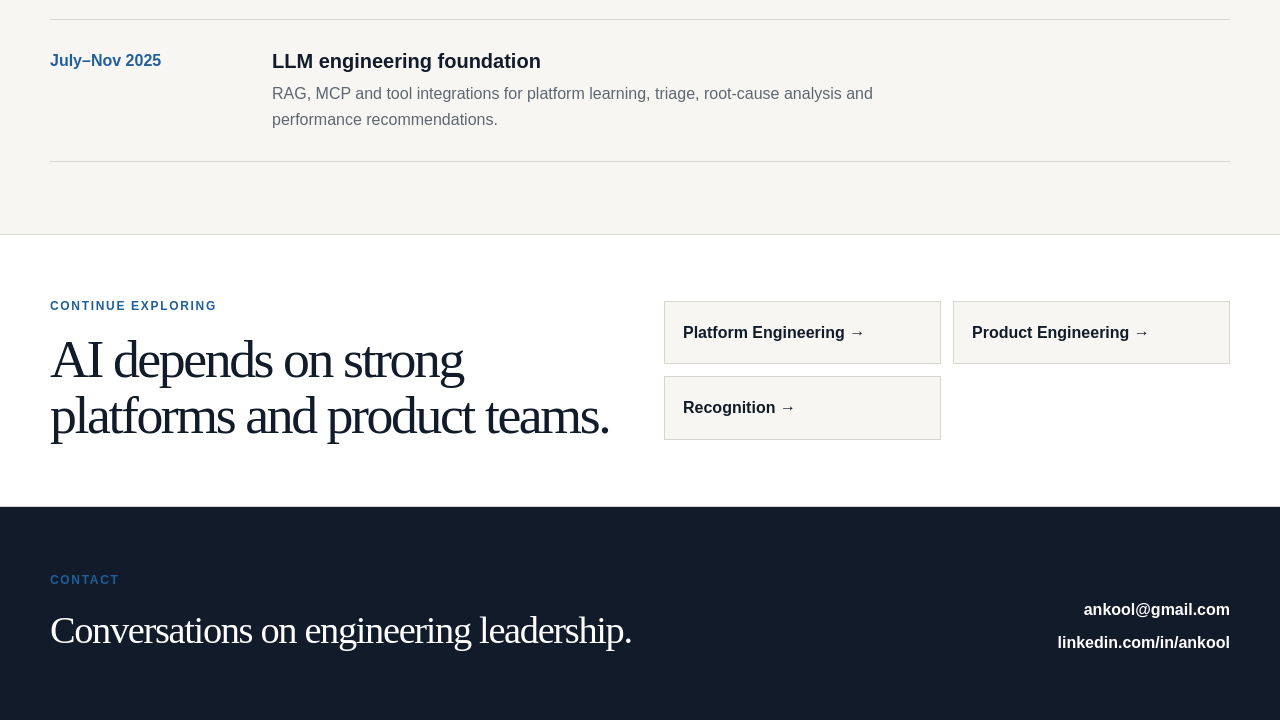
==== commit 04f445d6: "Restore leadership evidence and career narrative" ====
--- a/enterprise-ai/index.html
+++ b/enterprise-ai/index.html
@@ -4,7 +4,7 @@
   <meta charset="utf-8"><meta name="viewport" content="width=device-width, initial-scale=1">
   <title>Enterprise AI | Ankur Sharma</title>
   <meta name="description" content="Enterprise AI leadership across agentic product development, software delivery and AIOps.">
-  <link rel="canonical" href="/enterprise-ai/"><link rel="icon" type="image/svg+xml" href="/favicon.svg"><link rel="stylesheet" href="/styles.css?v=4">
+  <link rel="canonical" href="/enterprise-ai/"><link rel="icon" type="image/svg+xml" href="/favicon.svg"><link rel="stylesheet" href="/styles.css?v=5">
 </head>
 <body data-page="enterprise-ai">
   <a class="skip-link" href="#main">Skip to content</a>
@@ -13,7 +13,7 @@
     <button class="menu-button" type="button" aria-expanded="false" aria-controls="primary-navigation" aria-label="Open navigation" data-menu-button><span></span><span></span><span></span></button>
     <nav class="primary-nav" id="primary-navigation" aria-label="Primary navigation" data-primary-nav><a href="/">Home</a><a href="/enterprise-ai/" aria-current="page">Enterprise AI</a><a href="/platform-engineering/">Platform Engineering</a><a href="/software-engineering/">Product Engineering</a><a class="resume-link" href="/assets/Ankur_Sharma_Resume.pdf" target="_blank" rel="noreferrer">Résumé</a></nav>
   </div></header>
-  <nav class="subnav" aria-label="Enterprise AI sections"><div class="shell"><a href="#overview">Overview</a><a href="#scope">Leadership scope</a><a href="#operating-model">Lifecycle model</a><a href="#career">Progression</a></div></nav>
+  <nav class="subnav" aria-label="Enterprise AI sections"><div class="shell"><a href="#overview">Overview</a><a href="#scope">Leadership scope</a><a href="#evidence">Selected evidence</a><a href="#operating-model">Lifecycle model</a><a href="#maturity">Maturity model</a><a href="#career">Progression</a></div></nav>
 
   <main id="main">
     <section class="page-hero" id="overview"><div class="page-hero-grid shell">
@@ -35,14 +35,36 @@
       </div>
     </section>
 
+    <section class="section section-rule shell" id="evidence" aria-labelledby="evidence-title">
+      <header class="section-heading"><div><p class="eyebrow">Selected evidence</p><h2 id="evidence-title">Foundation, transformation and adoption</h2></div><p>Three initiatives show how enterprise AI moves from engineering context to governed organizational capability.</p></header>
+      <div class="case-stack">
+        <article class="case-study"><span class="case-index">01</span><div><h3>LLM, RAG and MCP engineering foundation</h3><dl class="case-facts"><div><dt>Mandate</dt><dd>Make platform knowledge and operations accessible to software teams.</dd></div><div><dt>Leadership decision</dt><dd>Connected Argo CD, Temporal, GitHub, Atlassian and Grafana through MCP, with governed quality, security and cloud tools.</dd></div><div><dt>Impact</dt><dd>Enabled platform learning, commit-to-incident triage, root-cause analysis and performance recommendations.</dd></div></dl></div></article>
+        <article class="case-study"><span class="case-index">02</span><div><h3>Agentic migration for 50+ services and platforms</h3><dl class="case-facts"><div><dt>Mandate</dt><dd>Move platform customers toward enterprise GCP-native capabilities.</dd></div><div><dt>Leadership decision</dt><dd>Combined repository, infrastructure, dependency and ownership context with reusable workflows and explicit engineering gates.</dd></div><div><dt>Impact</dt><dd>Created a repeatable migration path while retaining system context and accountable human review.</dd></div></dl></div></article>
+        <article class="case-study"><span class="case-index">03</span><div><h3>Shared AIOps and AI CoE practices</h3><dl class="case-facts"><div><dt>Mandate</dt><dd>Scale AI-assisted engineering and operations across diverse product teams.</dd></div><div><dt>Leadership decision</dt><dd>Established shared triage, root-cause-analysis and DORA-health agents with squad reviews and continuous improvement.</dd></div><div><dt>Impact</dt><dd>Initial adoption spans 10+ teams, 70+ products and approximately 250 engineers.</dd></div></dl></div></article>
+      </div>
+    </section>
+
     <section class="section section-rule shell" id="operating-model" aria-labelledby="operating-title">
       <header class="section-heading"><div><p class="eyebrow">Lifecycle model</p><h2 id="operating-title">Product intent, delivery and telemetry</h2></div><p>AI accelerates bounded work; product, engineering and service owners retain decision accountability.</p></header>
       <div class="operating-grid">
-        <article class="operating-card"><span>AI PDLC</span><h3>Idea to product direction</h3><p>Ground product ideas in strategy and context, then prepare requirements, Jira decomposition and design inputs.</p></article>
-        <article class="operating-card"><span>AI SDLC</span><h3>Story to reviewable change</h3><p>Use repository standards and dependencies to plan, implement, test and review software changes.</p></article>
-        <article class="operating-card"><span>TDLC</span><h3>Telemetry to improvement</h3><p>Connect observability, service levels and incident history to diagnosis and proposed software or infrastructure changes.</p></article>
+        <article class="operating-card"><span>AI PDLC</span><h3>Idea to product direction</h3><p>Ground ideas in strategy and customer context, then prepare requirements, Jira decomposition and design inputs.</p><p class="control"><strong>Accountability:</strong> product and design owners approve value, scope and acceptance criteria.</p></article>
+        <article class="operating-card"><span>AI SDLC</span><h3>Story to reviewable change</h3><p>Use repository standards and dependencies to plan, implement, test and review software changes.</p><p class="control"><strong>Accountability:</strong> engineers approve architecture, test evidence, security and production risk.</p></article>
+        <article class="operating-card"><span>TDLC</span><h3>Telemetry to improvement</h3><p>Connect traces, service levels, DORA signals and incident history to proposed service or infrastructure changes.</p><p class="control"><strong>Accountability:</strong> service owners validate diagnosis and remediation.</p></article>
       </div>
-      <p class="governance-note"><strong>Continuous governance:</strong> evaluation, approval controls, auditability, risk classification and accountable human review.</p>
+      <p class="governance-note"><strong>Continuous governance:</strong> evaluation, approval controls, auditability, risk classification, FinOps, standards alignment and accountable human review.</p>
+    </section>
+
+    <section class="section compact shell" id="maturity" aria-labelledby="maturity-title">
+      <header class="section-heading"><div><p class="eyebrow">Agentic maturity</p><h2 id="maturity-title">The IMPACT operating framework</h2></div><p>Six disciplines align people, process and technology so that adoption, evaluation and governance scale together.</p></header>
+      <div class="framework-steps" aria-label="IMPACT disciplines">
+        <div><strong>I</strong><span>Inspirational vision</span></div><div><strong>M</strong><span>Model behaviors</span></div><div><strong>P</strong><span>People &amp; process first</span></div><div><strong>A</strong><span>Accelerated pilots</span></div><div><strong>C</strong><span>Change management</span></div><div><strong>T</strong><span>Technology as enabler</span></div>
+      </div>
+      <div class="operating-grid section-inset">
+        <article class="operating-card"><span>People</span><h3>Roles, skills and ownership</h3><p>Role-based agents mirror engineering responsibilities; leaders model disciplined use and teams build capability through practice.</p></article>
+        <article class="operating-card"><span>Process</span><h3>Pilots to shared practice</h3><p>Evidence from bounded pilots becomes reusable agents, skills, evaluations and adoption patterns.</p></article>
+        <article class="operating-card"><span>Technology</span><h3>Vendor-neutral foundation</h3><p>Gateways, evaluations, graph, memory and open protocols serve the operating model and support portability.</p></article>
+      </div>
+      <p class="governance-note"><strong>Govern continuously:</strong> risk classification, approval gates, audit trails, FinOps and standards alignment apply across all three pillars.</p>
     </section>
 
     <section class="section compact shell" id="career" aria-labelledby="career-title">
@@ -57,6 +79,6 @@
     <aside class="related"><div class="related-grid shell"><div><p class="eyebrow">Continue exploring</p><h2>AI depends on strong platforms and product teams.</h2></div><div class="related-links"><a href="/platform-engineering/">Platform Engineering →</a><a href="/software-engineering/">Product Engineering →</a><a href="/#recognition">Recognition →</a></div></div></aside>
   </main>
   <footer class="site-footer" id="contact"><div class="footer-grid shell"><div><p class="eyebrow">Contact</p><h3>Conversations on engineering leadership.</h3></div><div class="footer-links"><a href="mailto:ankool@gmail.com">ankool@gmail.com</a><a href="https://www.linkedin.com/in/ankool/">linkedin.com/in/ankool</a></div></div></footer>
-  <script src="/app.js?v=4"></script>
+  <script src="/app.js?v=5"></script>
 </body>
 </html>
--- a/styles.css
+++ b/styles.css
@@ -141,6 +141,7 @@
 .subnav a:hover, .subnav a:focus-visible { color: var(--blue); }
 
 .outcome-grid { display: grid; grid-template-columns: repeat(3, 1fr); gap: 1px; background: var(--line); border: 1px solid var(--line); }
+.outcome-grid.four-up { grid-template-columns: repeat(4, 1fr); }
 .outcome { min-height: 190px; padding: 28px; background: var(--surface); }
 .outcome strong { display: block; margin-bottom: 28px; color: var(--blue); font-family: var(--serif); font-size: 2.35rem; font-weight: 400; line-height: 1; }
 .outcome h3 { margin-bottom: 8px; }
@@ -150,7 +151,7 @@
 .case-study { display: grid; grid-template-columns: 120px 1fr; gap: 44px; padding: 42px 0; border-bottom: 1px solid var(--line); }
 .case-index { color: var(--blue); font-family: var(--serif); font-size: 2.5rem; line-height: 1; }
 .case-study h3 { margin-bottom: 22px; font-family: var(--serif); font-size: clamp(1.75rem, 3vw, 2.55rem); font-weight: 400; letter-spacing: -.025em; }
-.case-facts { display: grid; grid-template-columns: repeat(2, 1fr); gap: 18px 36px; }
+.case-facts { display: grid; grid-template-columns: repeat(3, 1fr); gap: 18px 28px; }
 .case-facts div { padding-top: 12px; border-top: 1px solid var(--line); }
 .case-facts dt { margin-bottom: 4px; color: var(--blue); font-size: .72rem; font-weight: 750; letter-spacing: .1em; text-transform: uppercase; }
 .case-facts dd { margin: 0; color: var(--muted); }
@@ -168,6 +169,10 @@
 .operating-card p { margin: 0; color: var(--muted); }
 .operating-card .control { margin-top: 16px; padding-left: 14px; border-left: 2px solid var(--line); font-size: .9rem; }
 .section-inset { margin-top: 56px; }
+.framework-steps { display: grid; grid-template-columns: repeat(6, 1fr); gap: 1px; background: var(--line); border: 1px solid var(--line); }
+.framework-steps div { min-height: 132px; padding: 20px; background: var(--surface); }
+.framework-steps strong { display: block; color: var(--blue); font-family: var(--serif); font-size: 2.1rem; font-weight: 400; line-height: 1; }
+.framework-steps span { display: block; margin-top: 30px; font-size: .82rem; font-weight: 750; line-height: 1.35; }
 .maturity-grid { display: grid; grid-template-columns: repeat(2, 1fr); gap: 1px; background: var(--line); border: 1px solid var(--line); }
 .maturity-card { display: grid; grid-template-columns: 64px 1fr; gap: 22px; min-height: 142px; padding: 24px; background: var(--surface); }
 .maturity-card > span { display: grid; width: 52px; height: 52px; place-items: center; color: #fff; background: var(--blue); font-family: var(--serif); font-size: 1.8rem; }
@@ -194,6 +199,8 @@
   .hero-aside div + div { margin-top: 0; }
   .expertise-card { padding: 26px; }
   .recognition-columns { grid-template-columns: 1fr; }
+  .outcome-grid.four-up { grid-template-columns: repeat(2, 1fr); }
+  .framework-steps { grid-template-columns: repeat(3, 1fr); }
 }
 
 @media (max-width: 820px) {
@@ -213,12 +220,14 @@
   .expertise-grid { grid-template-columns: 1fr; }
   .expertise-card { min-height: auto; border-left: 1px solid var(--line); }
   .expertise-card h3 { margin-top: 35px; }
-  .leadership-grid, .impact-list, .outcome-grid, .operating-grid { grid-template-columns: 1fr; }
+  .leadership-grid, .impact-list, .outcome-grid, .outcome-grid.four-up, .operating-grid { grid-template-columns: 1fr; }
   .impact-list { gap: 32px; }
   .section-heading { grid-template-columns: 1fr; gap: 18px; }
   .outcome { min-height: 0; }
   .case-study { grid-template-columns: 70px 1fr; gap: 22px; }
+  .case-facts { grid-template-columns: 1fr; }
   .maturity-grid { grid-template-columns: 1fr; }
+  .framework-steps { grid-template-columns: repeat(2, 1fr); }
   .timeline li { grid-template-columns: 145px 1fr; gap: 24px; }
   .related-grid, .footer-grid { grid-template-columns: 1fr; }
   .footer-links { align-items: flex-start; }
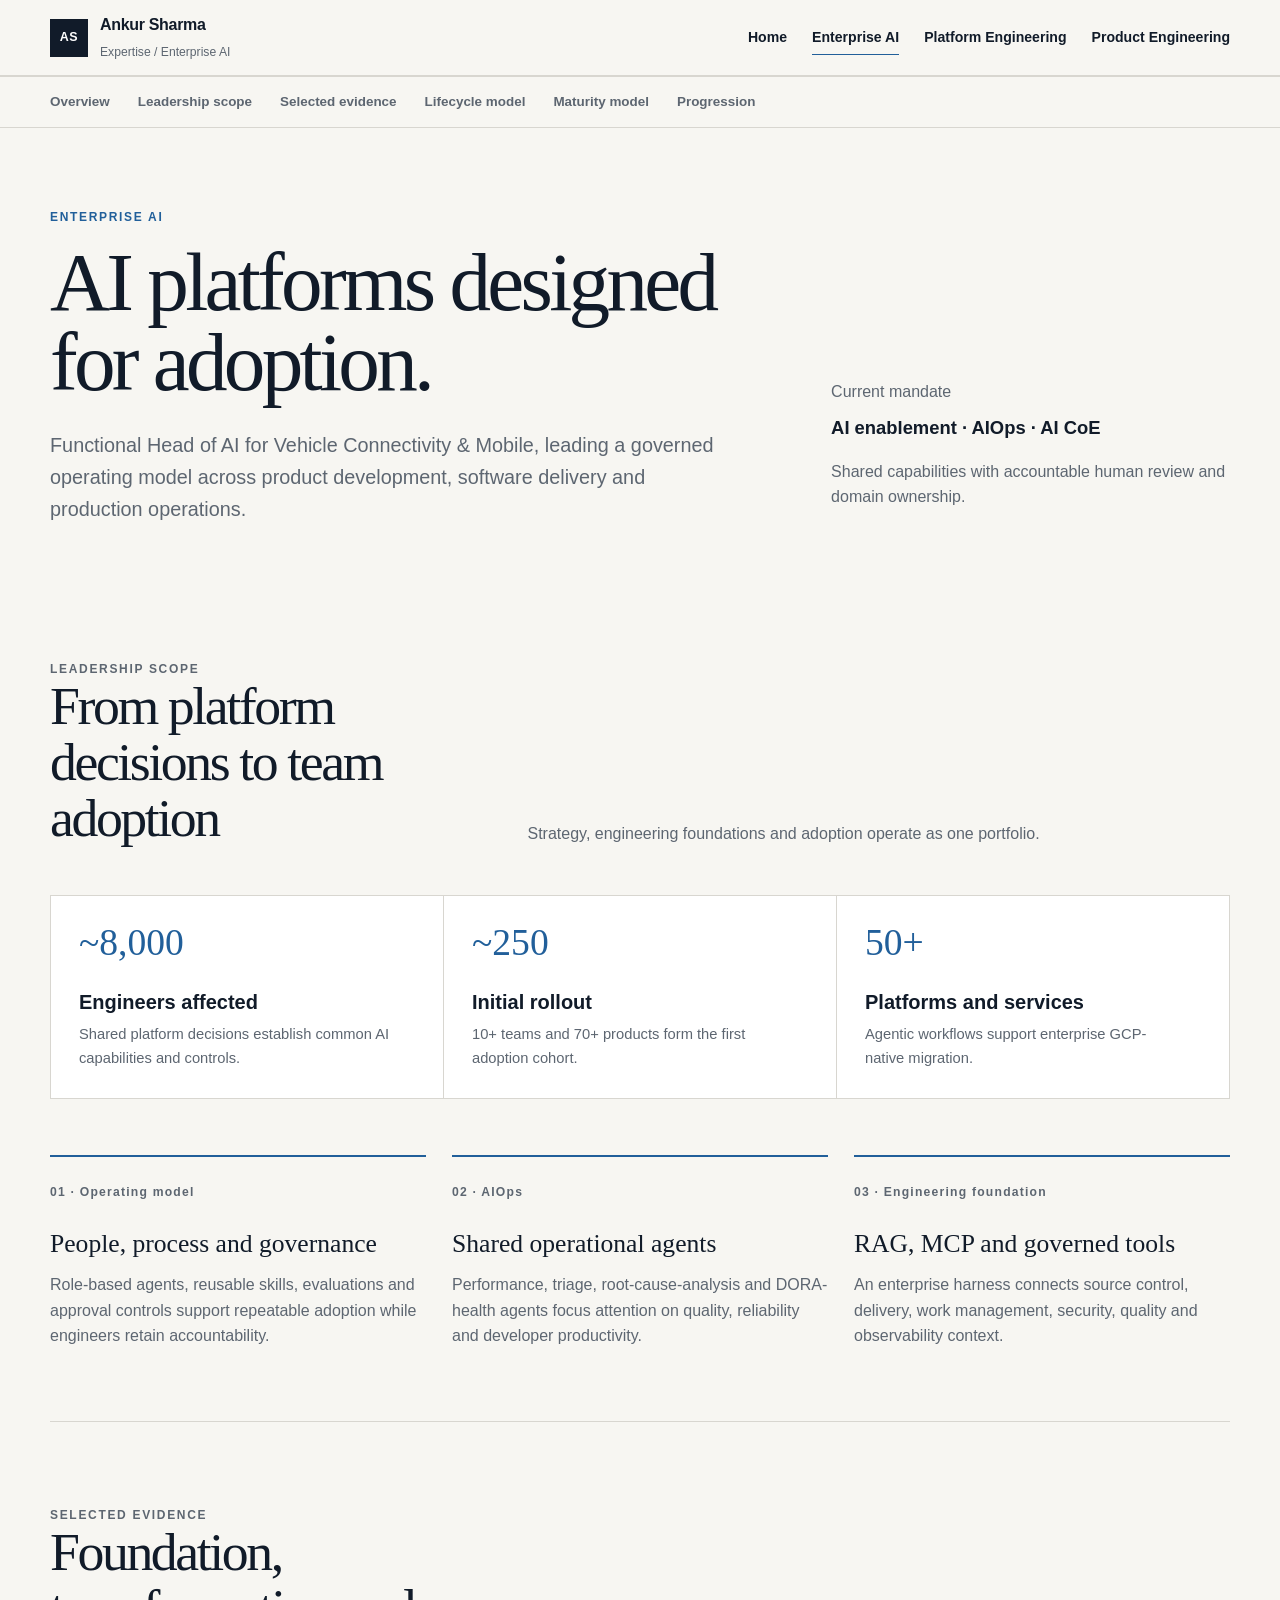
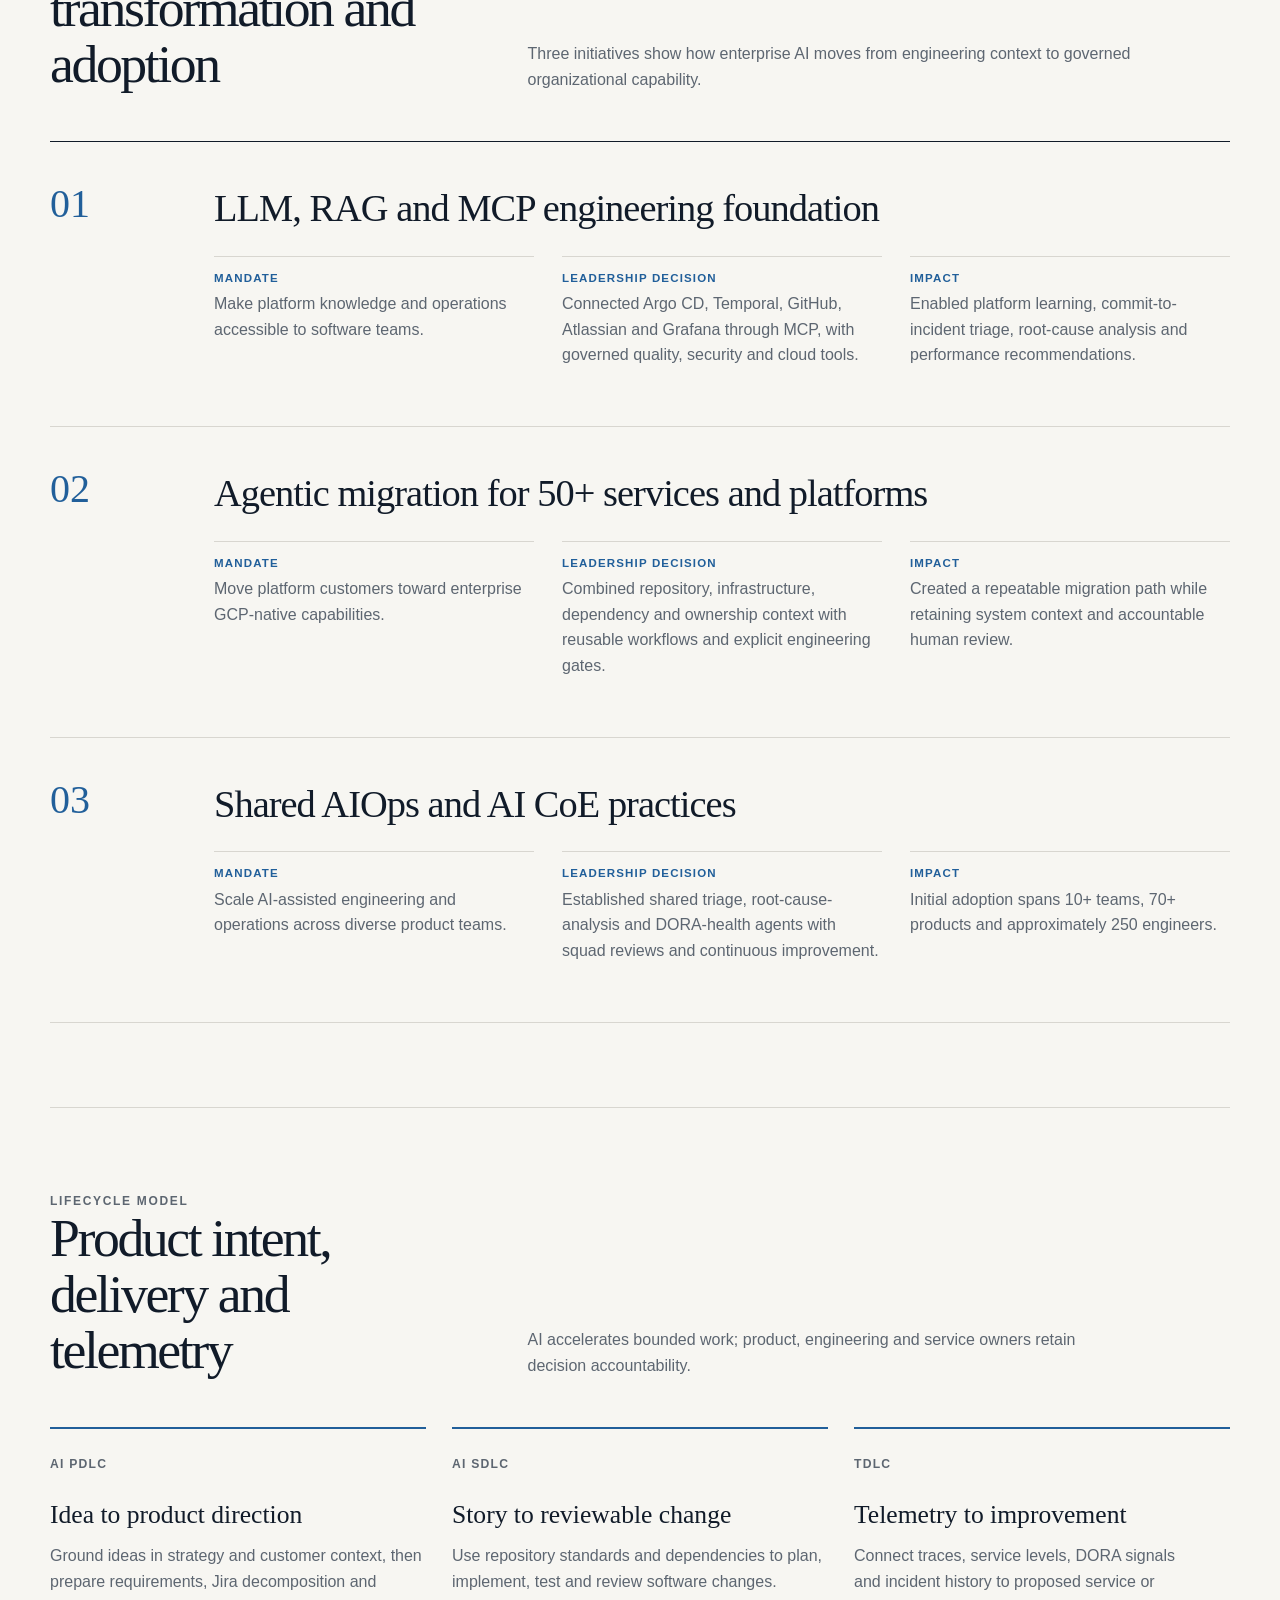
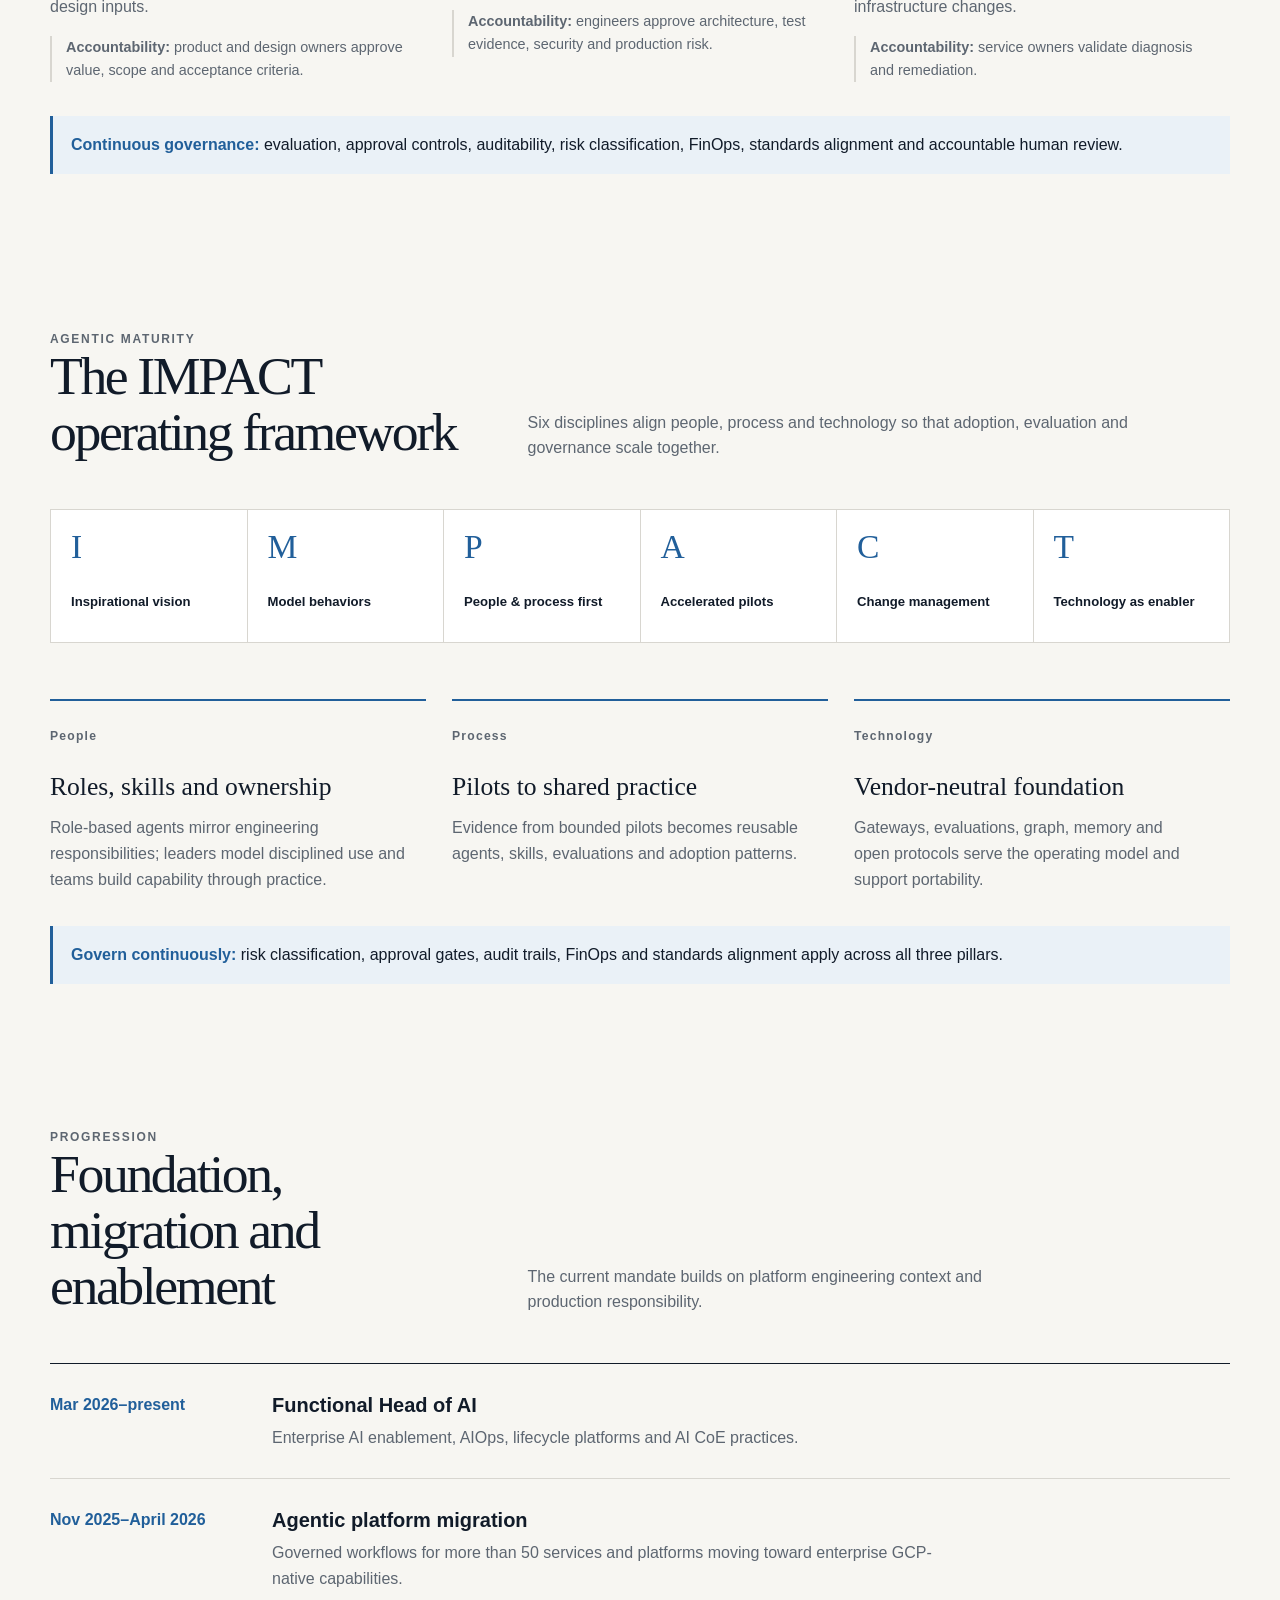
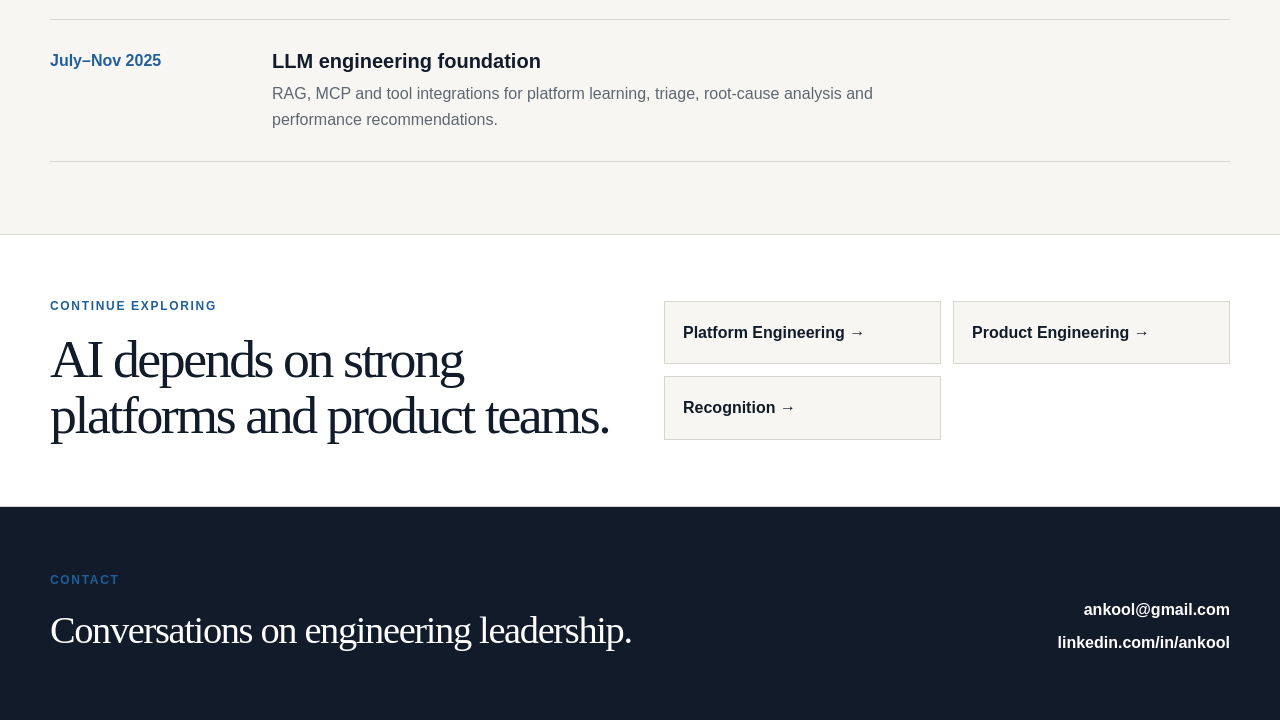
==== commit 4453deeb: "Remove public resume downloads from portfolio" ====
--- a/enterprise-ai/index.html
+++ b/enterprise-ai/index.html
@@ -4,14 +4,14 @@
   <meta charset="utf-8"><meta name="viewport" content="width=device-width, initial-scale=1">
   <title>Enterprise AI | Ankur Sharma</title>
   <meta name="description" content="Enterprise AI leadership across agentic product development, software delivery and AIOps.">
-  <link rel="canonical" href="/enterprise-ai/"><link rel="icon" type="image/svg+xml" href="/favicon.svg"><link rel="stylesheet" href="/styles.css?v=5">
+  <link rel="canonical" href="/enterprise-ai/"><link rel="icon" type="image/svg+xml" href="/favicon.svg?v=2"><link rel="stylesheet" href="/styles.css?v=6">
 </head>
 <body data-page="enterprise-ai">
   <a class="skip-link" href="#main">Skip to content</a>
   <header class="site-header"><div class="header-inner shell">
     <a class="brand" href="/" aria-label="Ankur Sharma home"><span class="brand-mark">AS</span><span><span class="brand-name">Ankur Sharma</span><br><span class="brand-context">Expertise / Enterprise AI</span></span></a>
     <button class="menu-button" type="button" aria-expanded="false" aria-controls="primary-navigation" aria-label="Open navigation" data-menu-button><span></span><span></span><span></span></button>
-    <nav class="primary-nav" id="primary-navigation" aria-label="Primary navigation" data-primary-nav><a href="/">Home</a><a href="/enterprise-ai/" aria-current="page">Enterprise AI</a><a href="/platform-engineering/">Platform Engineering</a><a href="/software-engineering/">Product Engineering</a><a class="resume-link" href="/assets/Ankur_Sharma_Resume.pdf" target="_blank" rel="noreferrer">Résumé</a></nav>
+    <nav class="primary-nav" id="primary-navigation" aria-label="Primary navigation" data-primary-nav><a href="/">Home</a><a href="/enterprise-ai/" aria-current="page">Enterprise AI</a><a href="/platform-engineering/">Platform Engineering</a><a href="/software-engineering/">Product Engineering</a></nav>
   </div></header>
   <nav class="subnav" aria-label="Enterprise AI sections"><div class="shell"><a href="#overview">Overview</a><a href="#scope">Leadership scope</a><a href="#evidence">Selected evidence</a><a href="#operating-model">Lifecycle model</a><a href="#maturity">Maturity model</a><a href="#career">Progression</a></div></nav>
 
--- a/styles.css
+++ b/styles.css
@@ -56,8 +56,6 @@
 .primary-nav a { position: relative; padding: 9px 0; text-decoration: none; white-space: nowrap; }
 .primary-nav a::after { position: absolute; right: 0; bottom: 3px; left: 0; height: 1px; background: var(--blue); content: ""; transform: scaleX(0); transform-origin: right; transition: transform .2s ease; }
 .primary-nav a:hover::after, .primary-nav a:focus-visible::after, .primary-nav a[aria-current="page"]::after { transform: scaleX(1); transform-origin: left; }
-.primary-nav .resume-link { padding: 9px 13px; border: 1px solid var(--ink); }
-.primary-nav .resume-link::after { display: none; }
 .menu-button { display: none; width: 42px; height: 42px; padding: 0; border: 1px solid var(--line); background: transparent; cursor: pointer; }
 .menu-button span { display: block; width: 19px; height: 1.5px; margin: 5px auto; background: var(--ink); }
 
@@ -212,7 +210,6 @@
   .primary-nav a { padding: 16px 4px; border-bottom: 1px solid var(--line); font-family: var(--serif); font-size: 1.45rem; font-weight: 400; }
   .primary-nav a::after { display: none; }
   .primary-nav a[aria-current="page"] { color: var(--blue); }
-  .primary-nav .resume-link { margin-top: 16px; padding: 13px; font-family: var(--sans); font-size: .95rem; text-align: center; }
   .home-hero, .page-hero { padding-block: 60px 52px; }
   .metric-strip { grid-template-columns: repeat(2, 1fr); }
   .metric:nth-child(2) { border-right: 0; }
